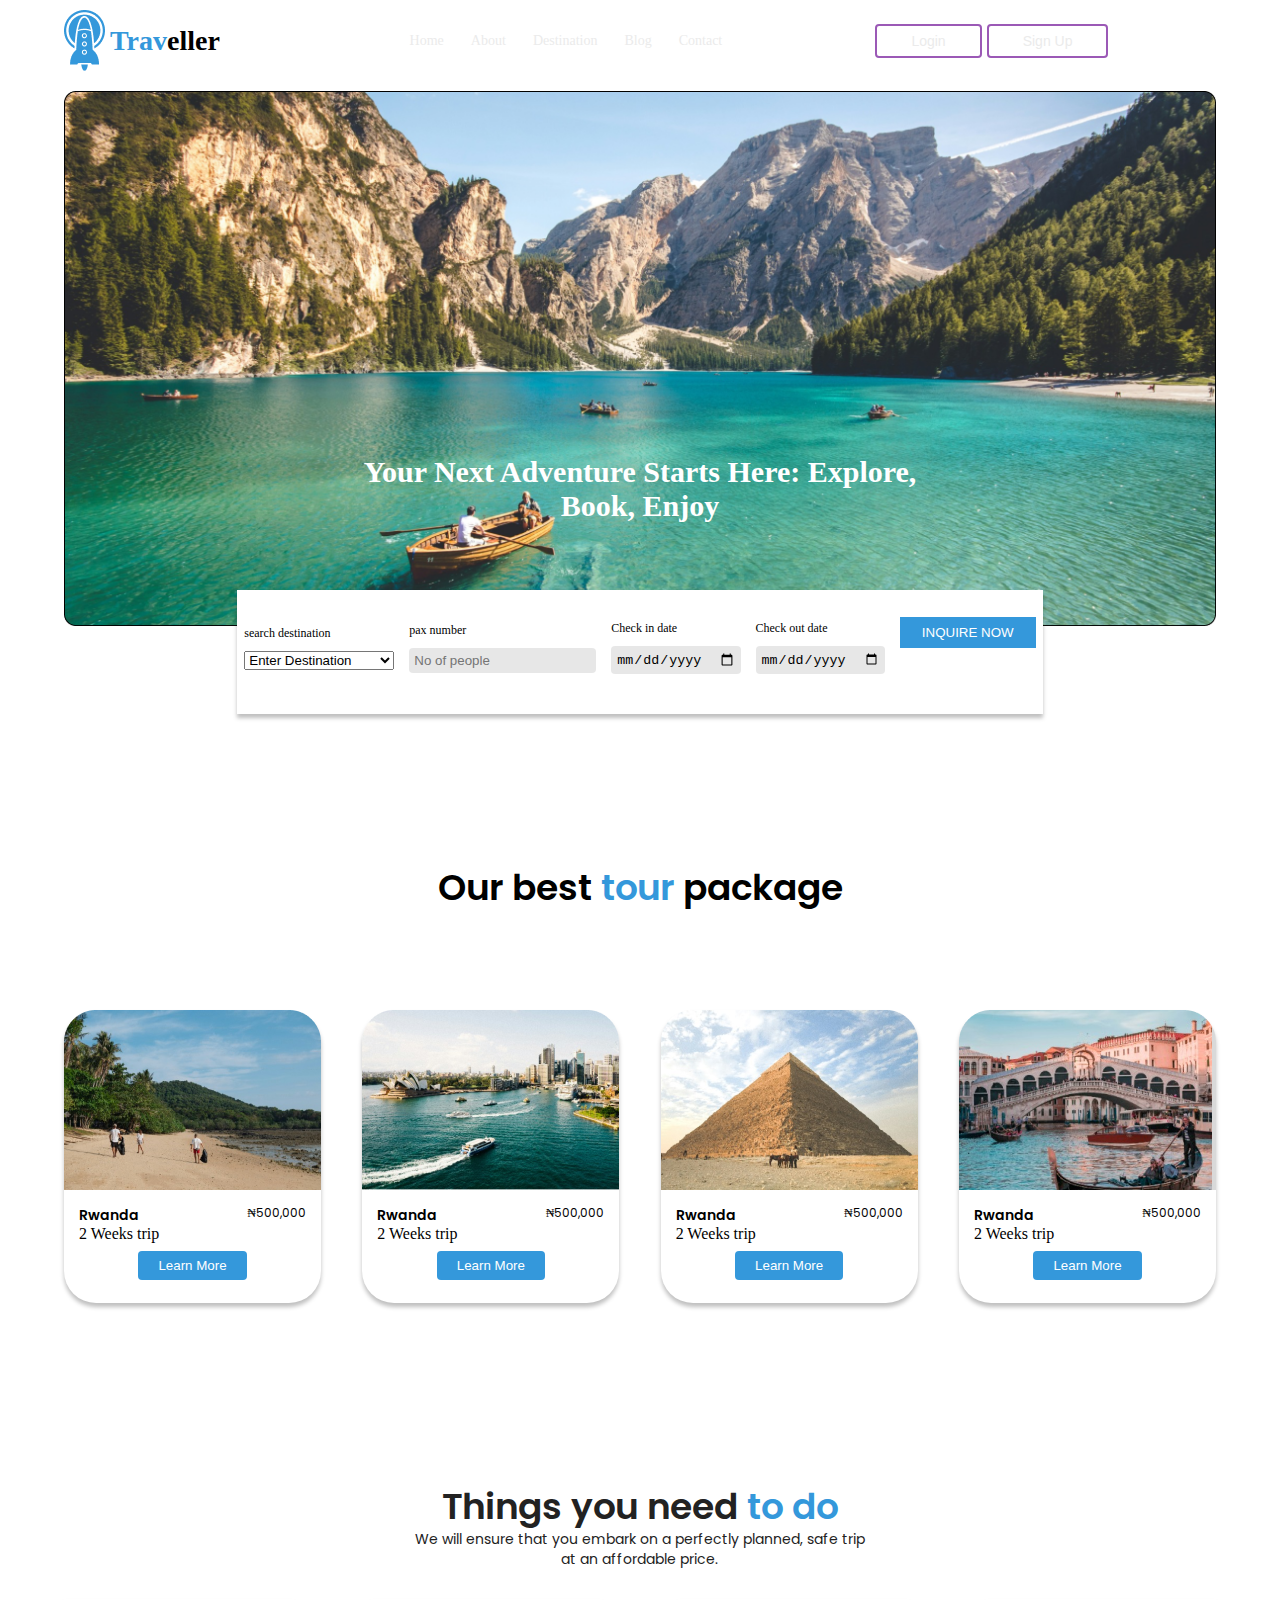
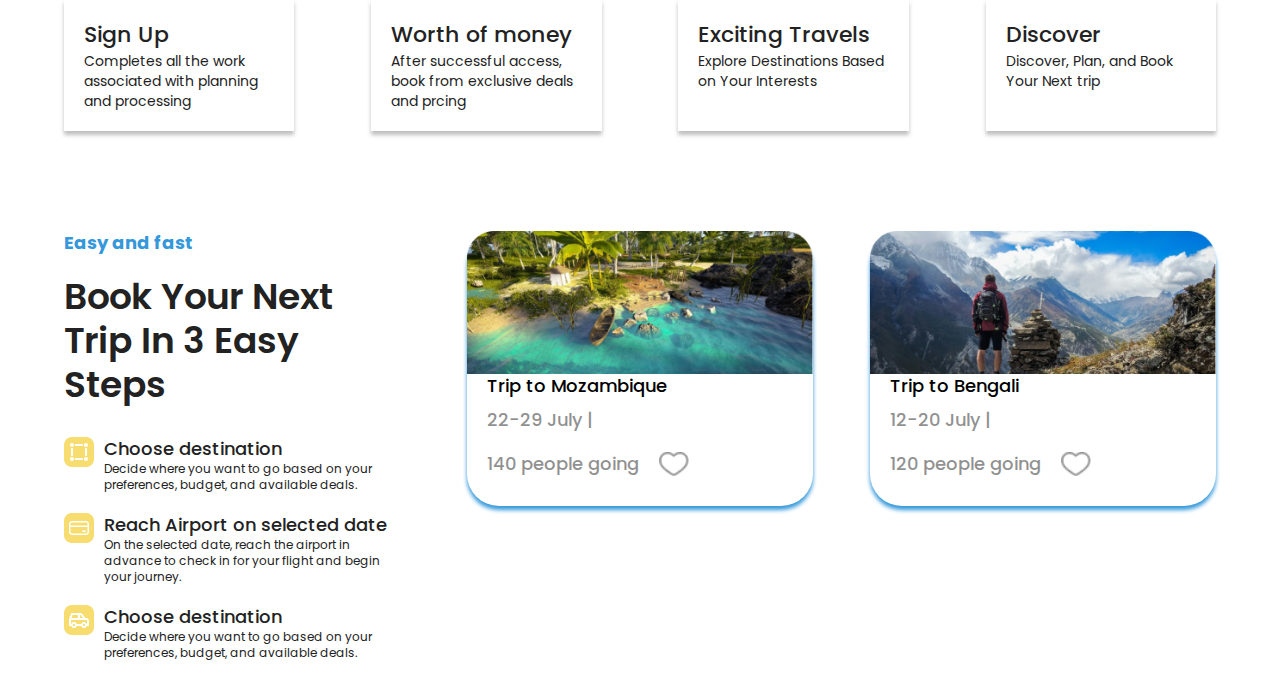
==== index.html @ b297729b "Merge branch 'Lucy-branch' of https://github.com/Lucwriter/travel-app-project into Lucy-branch" ====
<!DOCTYPE html>
<html lang="en">
  <head>
    <link rel="stylesheet" href="style.css" />
    <meta charset="UTF-8" />
    <meta name="viewport" content="width=device-width, initial-scale=1.0" />
    <!-- ==fonts== -->
    <link rel="preconnect" href="https://fonts.googleapis.com" />
    <link rel="preconnect" href="https://fonts.gstatic.com" crossorigin />
    <link
      href="https://fonts.googleapis.com/css2?family=Poppins:ital,wght@0,100;0,200;0,300;0,400;0,500;0,600;0,700;0,800;0,900;1,100;1,200;1,300;1,400;1,500;1,600;1,700;1,800;1,900&display=swap"
      rel="stylesheet"
    />
    <title>Document</title>
  </head>
  <body>
    <header>
      <nav>
        <div class="navbar">
          <div class="logo">
            <img src="./images/Logo.png" alt="Logo" />
            <h3><span>Trav</span>eller</h3>
          </div>

          <div class="options">
            <a href="#">Home</a>

            <a href="#">About</a>

            <a href="#">Destination</a>

            <a href="#">Blog</a>

            <a href="#">Contact</a>
          </div>

          <div class="button">
            <button><a href="./Login page/index.html">Login</a></button>

            <button><a href="./Signup page/index.html">Sign Up</a></button>
          </div>
        </div>
      </nav>
    </header>

    <main>
      <!-- ===hero section== -->
      <div class="hero">
        <img src="images/Hero pic.png" alt="" />
        <div class="hero-text">
          <h2>Your Next Adventure Starts Here: Explore, Book, Enjoy</h2>
        </div>

        <div class="search">

          <div class="destination">
            <p>search destination</p>
              <select name="Countries" id="destination">
                <option value="countries">Enter Destination</option>
                <option value="Afghanistan">Afghanistan</option>
                <option value="Åland Islands">Åland Islands</option>
                <option value="Albania">Albania</option>
                <option value="Algeria">Algeria</option>
                <option value="American Samoa">American Samoa</option>
                <option value="Andorra">Andorra</option>
                <option value="Angola">Angola</option>
                <option value="Anguilla">Anguilla</option>
                <option value="Antarctica">Antarctica</option>
                <option value="Antigua and Barbuda">Antigua and Barbuda</option>
                <option value="Argentina">Argentina</option>
                <option value="Armenia">Armenia</option>
                <option value="Aruba">Aruba</option>
                <option value="Australia">Australia</option>
                <option value="Austria">Austria</option>
                <option value="Azerbaijan">Azerbaijan</option>
                <option value="Bahamas">Bahamas</option>
                <option value="Bahrain">Bahrain</option>
                <option value="Bangladesh">Bangladesh</option>
                <option value="Barbados">Barbados</option>
                <option value="Belarus">Belarus</option>
                <option value="Belgium">Belgium</option>
                <option value="Belize">Belize</option>
                <option value="Benin">Benin</option>
                <option value="Bermuda">Bermuda</option>
                <option value="Bhutan">Bhutan</option>
                <option value="Bolivia">Bolivia</option>
                <option value="Bosnia and Herzegovina">Bosnia and Herzegovina</option>
                <option value="Botswana">Botswana</option>
                <option value="Bouvet Island">Bouvet Island</option>
                <option value="Brazil">Brazil</option>
                <option value="British Indian Ocean Territory">British Indian Ocean Territory</option>
                <option value="Brunei Darussalam">Brunei Darussalam</option>
                <option value="Bulgaria">Bulgaria</option>
                <option value="Burkina Faso">Burkina Faso</option>
                <option value="Burundi">Burundi</option>
                <option value="Cambodia">Cambodia</option>
                <option value="Cameroon">Cameroon</option>
                <option value="Canada">Canada</option>
                <option value="Cape Verde">Cape Verde</option>
                <option value="Cayman Islands">Cayman Islands</option>
                <option value="Central African Republic">Central African Republic</option>
                <option value="Chad">Chad</option>
                <option value="Chile">Chile</option>
                <option value="China">China</option>
                <option value="Christmas Island">Christmas Island</option>
                <option value="Cocos (Keeling) Islands">Cocos (Keeling) Islands</option>
                <option value="Colombia">Colombia</option>
                <option value="Comoros">Comoros</option>
                <option value="Congo">Congo</option>
                <option value="Congo, The Democratic Republic of The">Congo, The Democratic Republic of The</option>
                <option value="Cook Islands">Cook Islands</option>
                <option value="Costa Rica">Costa Rica</option>
                <option value="Cote D'ivoire">Cote D'ivoire</option>
                <option value="Croatia">Croatia</option>
                <option value="Cuba">Cuba</option>
                <option value="Cyprus">Cyprus</option>
                <option value="Czech Republic">Czech Republic</option>
                <option value="Denmark">Denmark</option>
                <option value="Djibouti">Djibouti</option>
                <option value="Dominica">Dominica</option>
                <option value="Dominican Republic">Dominican Republic</option>
                <option value="Ecuador">Ecuador</option>
                <option value="Egypt">Egypt</option>
                <option value="El Salvador">El Salvador</option>
                <option value="Equatorial Guinea">Equatorial Guinea</option>
                <option value="Eritrea">Eritrea</option>
                <option value="Estonia">Estonia</option>
                <option value="Ethiopia">Ethiopia</option>
                <option value="Falkland Islands (Malvinas)">Falkland Islands (Malvinas)</option>
                <option value="Faroe Islands">Faroe Islands</option>
                <option value="Fiji">Fiji</option>
                <option value="Finland">Finland</option>
                <option value="France">France</option>
                <option value="French Guiana">French Guiana</option>
                <option value="French Polynesia">French Polynesia</option>
                <option value="French Southern Territories">French Southern Territories</option>
                <option value="Gabon">Gabon</option>
                <option value="Gambia">Gambia</option>
                <option value="Georgia">Georgia</option>
                <option value="Germany">Germany</option>
                <option value="Ghana">Ghana</option>
                <option value="Gibraltar">Gibraltar</option>
                <option value="Greece">Greece</option>
                <option value="Greenland">Greenland</option>
                <option value="Grenada">Grenada</option>
                <option value="Guadeloupe">Guadeloupe</option>
                <option value="Guam">Guam</option>
                <option value="Guatemala">Guatemala</option>
                <option value="Guernsey">Guernsey</option>
                <option value="Guinea">Guinea</option>
                <option value="Guinea-bissau">Guinea-bissau</option>
                <option value="Guyana">Guyana</option>
                <option value="Haiti">Haiti</option>
                <option value="Heard Island and Mcdonald Islands">Heard Island and Mcdonald Islands</option>
                <option value="Holy See (Vatican City State)">Holy See (Vatican City State)</option>
                <option value="Honduras">Honduras</option>
                <option value="Hong Kong">Hong Kong</option>
                <option value="Hungary">Hungary</option>
                <option value="Iceland">Iceland</option>
                <option value="India">India</option>
                <option value="Indonesia">Indonesia</option>
                <option value="Iran, Islamic Republic of">Iran, Islamic Republic of</option>
                <option value="Iraq">Iraq</option>
                <option value="Ireland">Ireland</option>
                <option value="Isle of Man">Isle of Man</option>
                <option value="Israel">Israel</option>
                <option value="Italy">Italy</option>
                <option value="Jamaica">Jamaica</option>
                <option value="Japan">Japan</option>
                <option value="Jersey">Jersey</option>
                <option value="Jordan">Jordan</option>
                <option value="Kazakhstan">Kazakhstan</option>
                <option value="Kenya">Kenya</option>
                <option value="Kiribati">Kiribati</option>
                <option value="Korea, Democratic People's Republic of">Korea, Democratic People's Republic of</option>
                <option value="Korea, Republic of">Korea, Republic of</option>
                <option value="Kuwait">Kuwait</option>
                <option value="Kyrgyzstan">Kyrgyzstan</option>
                <option value="Lao People's Democratic Republic">Lao People's Democratic Republic</option>
                <option value="Latvia">Latvia</option>
                <option value="Lebanon">Lebanon</option>
                <option value="Lesotho">Lesotho</option>
                <option value="Liberia">Liberia</option>
                <option value="Libyan Arab Jamahiriya">Libyan Arab Jamahiriya</option>
                <option value="Liechtenstein">Liechtenstein</option>
                <option value="Lithuania">Lithuania</option>
                <option value="Luxembourg">Luxembourg</option>
                <option value="Macao">Macao</option>
                <option value="Macedonia, The Former Yugoslav Republic of">Macedonia, The Former Yugoslav Republic of</option>
                <option value="Madagascar">Madagascar</option>
                <option value="Malawi">Malawi</option>
                <option value="Malaysia">Malaysia</option>
                <option value="Maldives">Maldives</option>
                <option value="Mali">Mali</option>
                <option value="Malta">Malta</option>
                <option value="Marshall Islands">Marshall Islands</option>
                <option value="Martinique">Martinique</option>
                <option value="Mauritania">Mauritania</option>
                <option value="Mauritius">Mauritius</option>
                <option value="Mayotte">Mayotte</option>
                <option value="Mexico">Mexico</option>
                <option value="Micronesia, Federated States of">Micronesia, Federated States of</option>
                <option value="Moldova, Republic of">Moldova, Republic of</option>
                <option value="Monaco">Monaco</option>
                <option value="Mongolia">Mongolia</option>
                <option value="Montenegro">Montenegro</option>
                <option value="Montserrat">Montserrat</option>
                <option value="Morocco">Morocco</option>
                <option value="Mozambique">Mozambique</option>
                <option value="Myanmar">Myanmar</option>
                <option value="Namibia">Namibia</option>
                <option value="Nauru">Nauru</option>
                <option value="Nepal">Nepal</option>
                <option value="Netherlands">Netherlands</option>
                <option value="Netherlands Antilles">Netherlands Antilles</option>
                <option value="New Caledonia">New Caledonia</option>
                <option value="New Zealand">New Zealand</option>
                <option value="Nicaragua">Nicaragua</option>
                <option value="Niger">Niger</option>
                <option value="Nigeria">Nigeria</option>
                <option value="Niue">Niue</option>
                <option value="Norfolk Island">Norfolk Island</option>
                <option value="Northern Mariana Islands">Northern Mariana Islands</option>
                <option value="Norway">Norway</option>
                <option value="Oman">Oman</option>
                <option value="Pakistan">Pakistan</option>
                <option value="Palau">Palau</option>
                <option value="Palestinian Territory, Occupied">Palestinian Territory, Occupied</option>
                <option value="Panama">Panama</option>
                <option value="Papua New Guinea">Papua New Guinea</option>
                <option value="Paraguay">Paraguay</option>
                <option value="Peru">Peru</option>
                <option value="Philippines">Philippines</option>
                <option value="Pitcairn">Pitcairn</option>
                <option value="Poland">Poland</option>
                <option value="Portugal">Portugal</option>
                <option value="Puerto Rico">Puerto Rico</option>
                <option value="Qatar">Qatar</option>
                <option value="Reunion">Reunion</option>
                <option value="Romania">Romania</option>
                <option value="Russian Federation">Russian Federation</option>
                <option value="Rwanda">Rwanda</option>
                <option value="Saint Helena">Saint Helena</option>
                <option value="Saint Kitts and Nevis">Saint Kitts and Nevis</option>
                <option value="Saint Lucia">Saint Lucia</option>
                <option value="Saint Pierre and Miquelon">Saint Pierre and Miquelon</option>
                <option value="Saint Vincent and The Grenadines">Saint Vincent and The Grenadines</option>
                <option value="Samoa">Samoa</option>
                <option value="San Marino">San Marino</option>
                <option value="Sao Tome and Principe">Sao Tome and Principe</option>
                <option value="Saudi Arabia">Saudi Arabia</option>
                <option value="Senegal">Senegal</option>
                <option value="Serbia">Serbia</option>
                <option value="Seychelles">Seychelles</option>
                <option value="Sierra Leone">Sierra Leone</option>
                <option value="Singapore">Singapore</option>
                <option value="Slovakia">Slovakia</option>
                <option value="Slovenia">Slovenia</option>
                <option value="Solomon Islands">Solomon Islands</option>
                <option value="Somalia">Somalia</option>
                <option value="South Africa">South Africa</option>
                <option value="South Georgia and The South Sandwich Islands">South Georgia and The South Sandwich Islands</option>
                <option value="Spain">Spain</option>
                <option value="Sri Lanka">Sri Lanka</option>
                <option value="Sudan">Sudan</option>
                <option value="Suriname">Suriname</option>
                <option value="Svalbard and Jan Mayen">Svalbard and Jan Mayen</option>
                <option value="Swaziland">Swaziland</option>
                <option value="Sweden">Sweden</option>
                <option value="Switzerland">Switzerland</option>
                <option value="Syrian Arab Republic">Syrian Arab Republic</option>
                <option value="Taiwan">Taiwan</option>
                <option value="Tajikistan">Tajikistan</option>
                <option value="Tanzania, United Republic of">Tanzania, United Republic of</option>
                <option value="Thailand">Thailand</option>
                <option value="Timor-leste">Timor-leste</option>
                <option value="Togo">Togo</option>
                <option value="Tokelau">Tokelau</option>
                <option value="Tonga">Tonga</option>
                <option value="Trinidad and Tobago">Trinidad and Tobago</option>
                <option value="Tunisia">Tunisia</option>
                <option value="Turkey">Turkey</option>
                <option value="Turkmenistan">Turkmenistan</option>
                <option value="Turks and Caicos Islands">Turks and Caicos Islands</option>
                <option value="Tuvalu">Tuvalu</option>
                <option value="Uganda">Uganda</option>
                <option value="Ukraine">Ukraine</option>
                <option value="United Arab Emirates">United Arab Emirates</option>
                <option value="United Kingdom">United Kingdom</option>
                <option value="United States">United States</option>
                <option value="United States Minor Outlying Islands">United States Minor Outlying Islands</option>
                <option value="Uruguay">Uruguay</option>
                <option value="Uzbekistan">Uzbekistan</option>
                <option value="Vanuatu">Vanuatu</option>
                <option value="Venezuela">Venezuela</option>
                <option value="Viet Nam">Viet Nam</option>
                <option value="Virgin Islands, British">Virgin Islands, British</option>
                <option value="Virgin Islands, U.S.">Virgin Islands, U.S.</option>
                <option value="Wallis and Futuna">Wallis and Futuna</option>
                <option value="Western Sahara">Western Sahara</option>
                <option value="Yemen">Yemen</option>
                <option value="Zambia">Zambia</option>
                <option value="Zimbabwe">Zimbabwe</option> 
            </select>
          </div>

          <div class="number">
            <p>pax number</p>
            <input type="number" placeholder="No of people">
          </div>

          <div class="in-Date">
            <p>Check in date</p>
            <input type="date" placeholder=" MM/DD/YYYY">
          </div>

          <div class="out-Date">
            <p>Check out date</p>
            <input type="date" placeholder=" MM/DD/YYYY">
          </div>

          <div class="inquire">
            <button><a href="#">INQUIRE NOW</a></button>
          </div>
        </div>
      </div>
      

      <div class="destination-sec">
        <h1>Our best <span style="color: #3498db">tour</span> package</h1>

        <div class="card-container">

          <div class="card-dest">
            <img src="images/destination 1.png" alt="" />

            <div class="card-content">
              <div class="h3">
                <h3>Rwanda</h3>
                <span>₦500,000</span>
              </div>

              <p>2 Weeks trip</p>
            </div>
            <button><a href="#">Learn More</a></button>

          </div>

          <div class="card-dest">
            <img src="images/destination 2.png" alt="" />

            <div class="card-content">
              <div class="h3">
                <h3>Rwanda</h3>
                <span>₦500,000</span>
              </div>

              <p>2 Weeks trip</p>
            </div>
            <button><a href="#">Learn More</a></button>

          </div>

          <div class="card-dest">
            <img src="images/destination 3.png" alt="" />

            <div class="card-content">
              <div class="h3">
                <h3>Rwanda</h3>
                <span>₦500,000</span>
              </div>

              <p>2 Weeks trip</p>
            </div>
            <button><a href="#">Learn More</a></button>

          </div>

          <div class="card-dest">
            <img src="images/destination 4.png" alt="" />

            <div class="card-content">
              <div class="h3">
                <h3>Rwanda</h3>
                <span>₦500,000</span>
              </div>

              <p>2 Weeks trip</p>
            </div>
            <button><a href="#">Learn More</a></button>

          </div>
        </div>
      </section>

      <!-- <section class="things-container"> -->
        <!-- <div class="things-content">
          <h2>Things you need to do</h2>
          <p>
            We will ensure that you embark on a perfectly planned, safe trip at
            an affordable price.
          </p> -->

      <div class="to-do">
        <h1>Things you need <span>to do</span></h1>

        <p>We will ensure that you embark on a perfectly planned, safe trip at an affordable price.</p>
      </div>

      <div class="tabs">

        <div>
          <h2>Sign Up</h2>
          <p>Completes all the work associated with planning and processing</p>
        </div>

        <div>
          <h2>Worth of money</h2>
          <p>After successful access, book from exclusive deals and prcing</p>
        </div>

        <div>
          <h2>Exciting Travels</h2>
          <p>Explore Destinations Based on Your Interests</p>
        </div>

        <div>
          <h2>Discover</h2>
          <p>Discover, Plan, and Book Your Next trip</p>
        </div>
      </div>

      <div class="steps">
        <div class="easy">
          <div class="head">
            <h3>Easy and fast</h3>
            <h2>Book Your Next Trip In 3 Easy Steps</h2>
          </div>

          <div class="blw">
            <div class="icon"><img src="./images/icon 1.png" alt="an icon"></div>

            <div class="details">
              <h3>Choose destination</h3>
              <p>Decide where you want to go based on your preferences, budget, and available deals.</p>
            </div>

          </div>

          <div class="blw">
            <div class="icon"><img src="./images/icon 2.png" alt="an icon"></div>

            <div class="details">
              <h3>Reach Airport on selected date</h3>
              <p>On the selected date, reach the airport in advance to check in for your flight and begin your journey.</p>
            </div>

          </div>

          <div class="blw">
            <div class="icon"><img src="./images/icon 3.png" alt="an icon"></div>

            <div class="details">
              <h3>Choose destination</h3>
              <p>Decide where you want to go based on your preferences, budget, and available deals.</p>
            </div>

          </div>
        </div>

        <div class="cards">

          <img src="./images/mozambique.png" alt="Mozambique">
          <h3>Trip to Mozambique</h3>
          <p>22-29 July  | </p>

          <div class="heart">
            <p>140 people going</p>
            <img src="./images/heart.png" alt="a heart Icon">
          </div>
        </div>

        <div class="cards">

          <img src="./images/bengali.png" alt="Mozambique">
          <h3>Trip to Bengali</h3>
          <p>12-20 July  | </p>

          <div class="heart">
            <p>120 people going</p>
            <img src="./images/heart.png" alt="a heart Icon">
          </div>
        </div>

      </div>

    </main>
  </body>
</html>
---- style.css ----
* {
  box-sizing: border-box;
  margin: 0;
  padding: 0;
  font-family: "poppins" sans-serif;
}
body {
  background-color: #ffffff;
}
/* header */
.header-container {
  display: flex;
  justify-content: space-between;
  align-items: center;
  width: 100%;
}

main {
  padding: 10px 5%;
}

/* NAVBAR */
.navbar {
  display: flex;
  /* justify-content: space-between; */
  padding: 10px 5%;
  align-items: center;
}

.logo {
  display: flex;
  align-items: center;
  width: 30%;
}
.logo img {
  padding-right: 5px;
}

.logo h3 {
  font-weight: 600;
  font-style: normal;
  font-size: 28px;
  line-height: 36px;
}

.logo h3 span {
  color: #3498db;
}

.options {
  width: 40%;
}

.options a {
  padding-right: 5%;
  text-decoration: none;
  color: #ebebeb;
  font-size: 14px;
  font-weight: 500;
  line-height: 20px;
}

.options a:hover {
  transition: 0.5s;
  text-decoration: underline #3498db 3px;
  color: #8d8484;
}
.button {
  /* width: 20%; */
  display: flex;
  justify-content: flex-end;
}

.button button a {
  text-decoration: none;
  font-size: 14px;
  font-weight: 500;
  line-height: 20px;
  background-color: #ffffff;
  color: #ebebeb;
  padding: 7px 34px;
  border: 2px solid #9b59b6;
  border-radius: 4px;
}

.button button {
  border: none;
  margin-left: 5px;
  background-color: #ffffff;
}

.button button a:hover {
  transition: 0.5s;
  background-color: #9b59b6;
  color: #ffffff;
}
 /* HERO SECTION  */
.hero {
  position: relative;
  text-align: center;
}
.hero img {
  width: 100%;
}
.hero-text {
  position: absolute;
  color: rgb(255, 255, 255);
  left: 50%;
  top: 60%;
  transform: translate(-50%, -50%);
  padding: 0.5rem;
  text-align: center;
  font-size: 20px;
  font-weight: 400%;
}

.hero .search {
  position: relative;
  top: -40px;
  background-color: #ffffff;
  display: flex;
  width: 70%;
  margin-left: 15%;
  justify-content: space-around;
  align-items: center;
  box-shadow: 0px 4px 4px 0px #00000040;
}
.hero .search div p {
  font-size: 12px;
  font-weight: 400;
  line-height: 16px;
  text-align: left;
  margin-bottom: 10px;
  padding-top: 30px;
}

.hero .search div input {
  padding: 5px 5px;
  border-radius: 4px;
  background-color: #c4c4c466;
  border: none;
}

.hero .search div option {
  padding: 5px 0px;
  border-radius: 4px;
  background-color: #c4c4c466;
  border: none;
}

.hero .search .destination select{
  width: 150px;
}
.hero .search div {
  margin-bottom: 40px;
}

.hero .search button a {
  text-decoration: none;
  color: #ffffff;
  background-color: #3498db;
  border: 1px solid #3498db;
}

.hero .search button {
  padding-top: 70px;
  background-color: #3498db;
  padding: 7px 20px;
  border: 1px solid #3498db;
}



/* card destination */
.destination-sec {
  display: flex;
  flex-direction: column;
}

.destination-sec h1 {
  align-self: center;
  text-align: center;
  margin-top: 7rem;
  font-family: "Poppins";
  font-size: 36px;
  font-weight: 600;
  line-height: 44px;
  text-align: left;

}
.card-container {
  display: flex;
  justify-content: space-between;
  flex-wrap: wrap;
  margin-top: 100px;
}

.card-dest img {
  width: 100%;
  height: auto;
}

.card-dest {
  display: flex;
  flex-direction: column;
  box-shadow: 0px 4px 4px 0px #00000040;
  padding-bottom: 30px;
  border-radius: 32px;
  margin-bottom: 20px;
}

.card-container .card-dest .card-content {
  display: flex;
  flex-direction: column;
  padding: 15px;
}

.card-container .card-dest .card-content .h3 {
  display: flex;
  justify-content: space-between;
}

.card-container .card-dest .card-content .h3 h3 {
  font-family: "Poppins";
  font-size: 14px;
  font-weight: 600;
  line-height: 20px;
  text-align: left;

}

.card-container .card-dest .card-content .h3 span {
  font-family: "Poppins";
  font-size: 12px;
  font-weight: 400;
  line-height: 16px;
  text-align: left;

}

.card-dest button a {
  text-decoration: none;
  color: #ffffff;
  background-color: #3498DB;
  padding: 7px 20px;
  border-radius: 4px;
}

.card-dest button {
  align-self: center;
  background-color: #3498DB;
  border: none;
}

/* TO-DO  */
.to-do{
  display: flex;
  flex-direction: column;
  align-items: center;
  text-align: center;
  margin-top: 50px;
  color: #222222;
}

.to-do h1 {
  font-family: "Poppins";
  font-size: 36px;
  font-weight: 600;
  line-height: 44px;

  span{
    color: #3498DB;
  }
}

.to-do p {
  width: 40%;
  font-family: "Poppins";
  font-size: 14px;
  font-weight: 400;
  line-height: 20px;
  text-align: center;

}

.tabs {
  display: flex;
  justify-content: space-between;
  margin-top: 30px;
  color: #222222;
}

.tabs div{
  display: flex;
  flex-direction: column;
  width: 20%;
  padding: 20px 20px;
  box-shadow: 0px 4px 4px 0px #00000040;

}

.tabs div h2{
  font-family: "Poppins";
  font-size: 22px;
  font-weight: 500;
  line-height: 32px;

}

.tabs div p {
  font-family: "Poppins";
  font-size: 14px;
  font-weight: 400;
  line-height: 20px;
  text-align: left;
}

.steps{
  display: flex;
  margin-top: 100px;
  justify-content: space-between;
}

.steps .easy {
  display: flex;
  flex-direction: column;
  width: 30%;
}

.steps .easy .head h3 {
  font-family: "Poppins";
  font-size: 18px;
  font-weight: 700;
  line-height: 24px;
  color: #3498DB;
}

.steps .easy .head h2 {
  font-family: "Poppins";
  font-size: 36px;
  font-weight: 600;
  line-height: 44px;
  color: #222222;
  padding: 20px 0 30px;
}

.steps .easy .blw {
  display: flex;
  margin-bottom: 20px;
}

.steps .easy .blw .icon {
  margin-right: 10px;
}

.steps .easy .blw .details h3 {
  font-family: "Poppins";
  font-size: 18px;
  font-weight: 500;
  line-height: 24px;
  text-align: left;
  color: #222222;

}

.steps .easy .blw .details p {
  font-family: Poppins;
  font-size: 12px;
  font-weight: 400;
  line-height: 16px;
  text-align: left;
  color: #222222;
}

.cards {
  width: 30%;
  display: flex;
  flex-direction: column;
  box-shadow: 0px 4px 4px 0px #3498DB;
  border-radius: 32px;
  margin-left: 10px;
  height: max-content;
}

.cards img {
  /* width: 100%; */
  height: auto;
}

.cards .heart {
  display: flex;
  padding-bottom: 30px;
}

.cards h3 {
  font-family: Poppins;
  font-size: 18px;
  font-weight: 500;
  line-height: 24px;
  text-align: left;
  padding: 0 20px;
  padding-bottom: 10px;
}

.cards p {
  font-family: "Poppins";
  font-size: 18px;
  font-weight: 500;
  line-height: 24px;
  text-align: left;
  color: #22222280;
  padding: 0 20px;
  padding-bottom: 20px;
}

.cards .heart p {
  padding-right: 50px;
  font-family: "Poppins";
  font-size: 18px;
  font-weight: 500;
  line-height: 24px;
  text-align: left;
  color: #22222280;
  padding: 0 20px;

}

.cards .heart img{
  width: 30px;
  height: 24px;
}
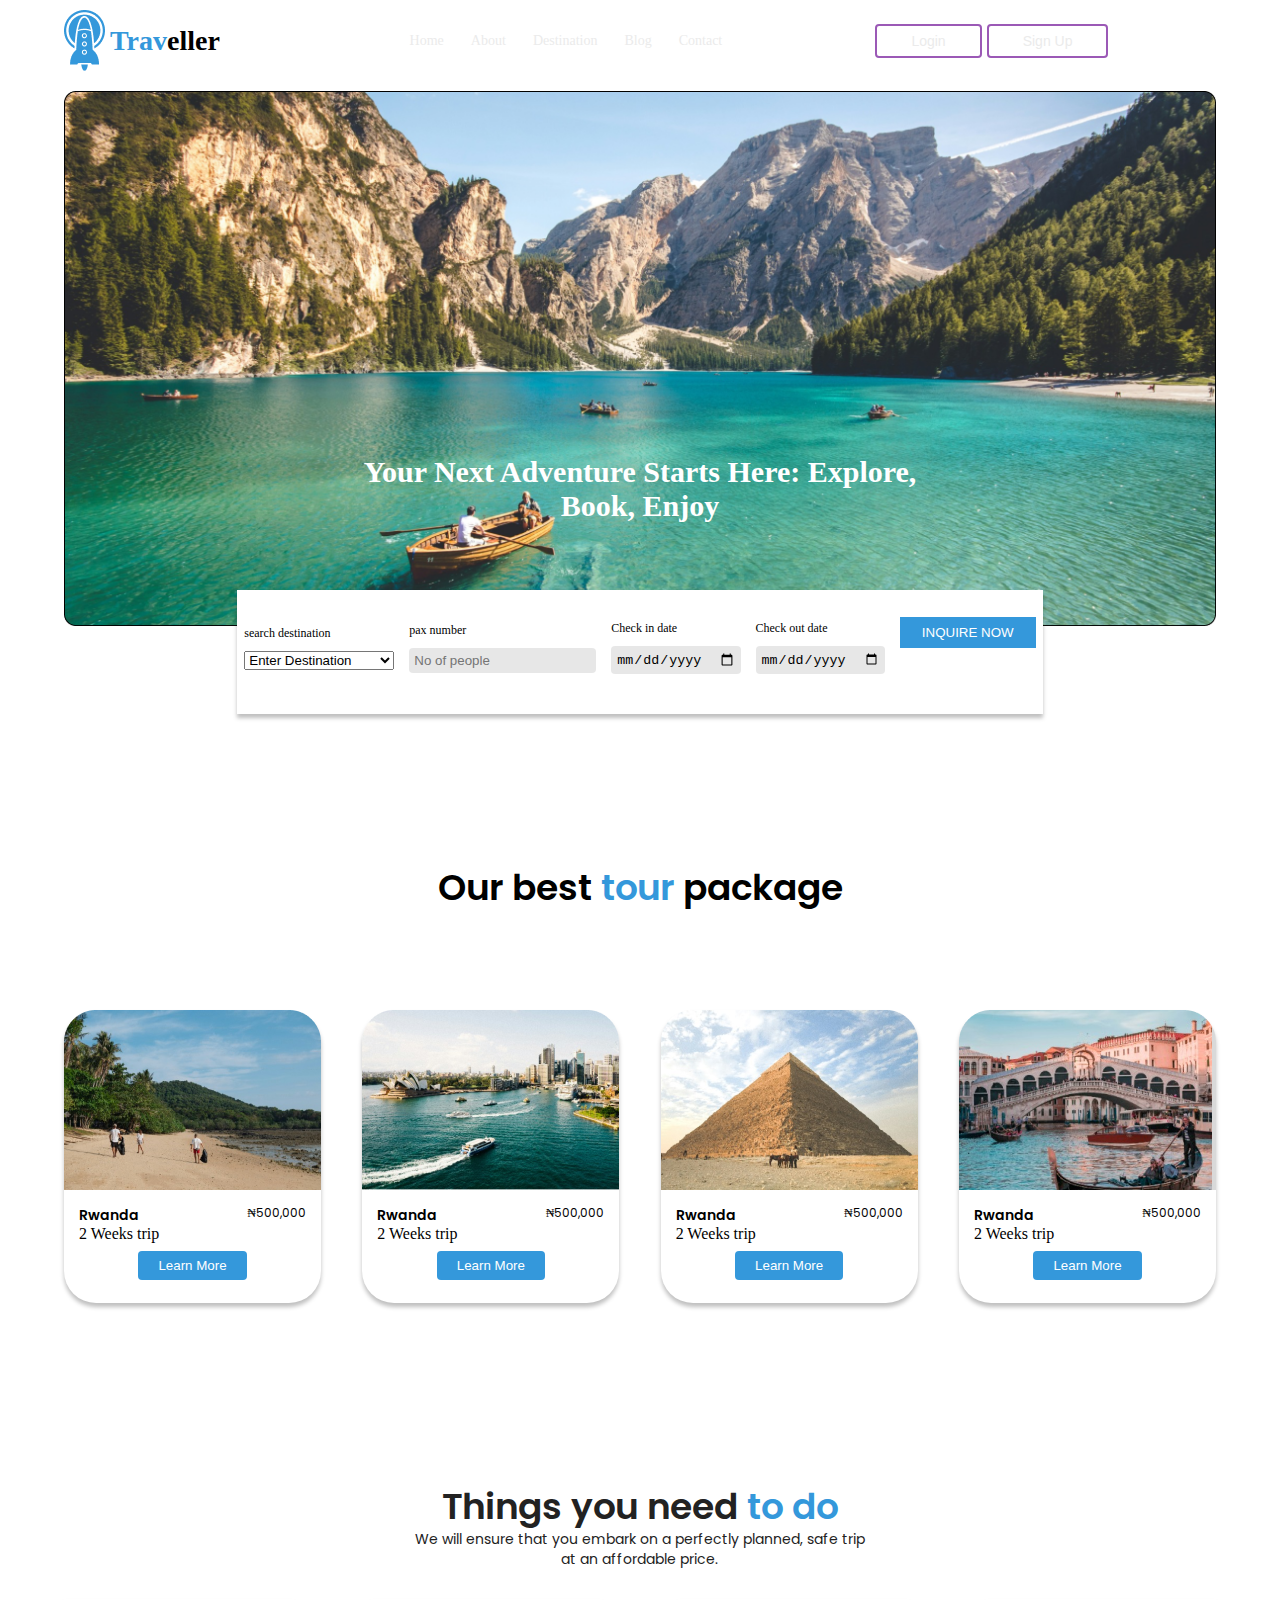
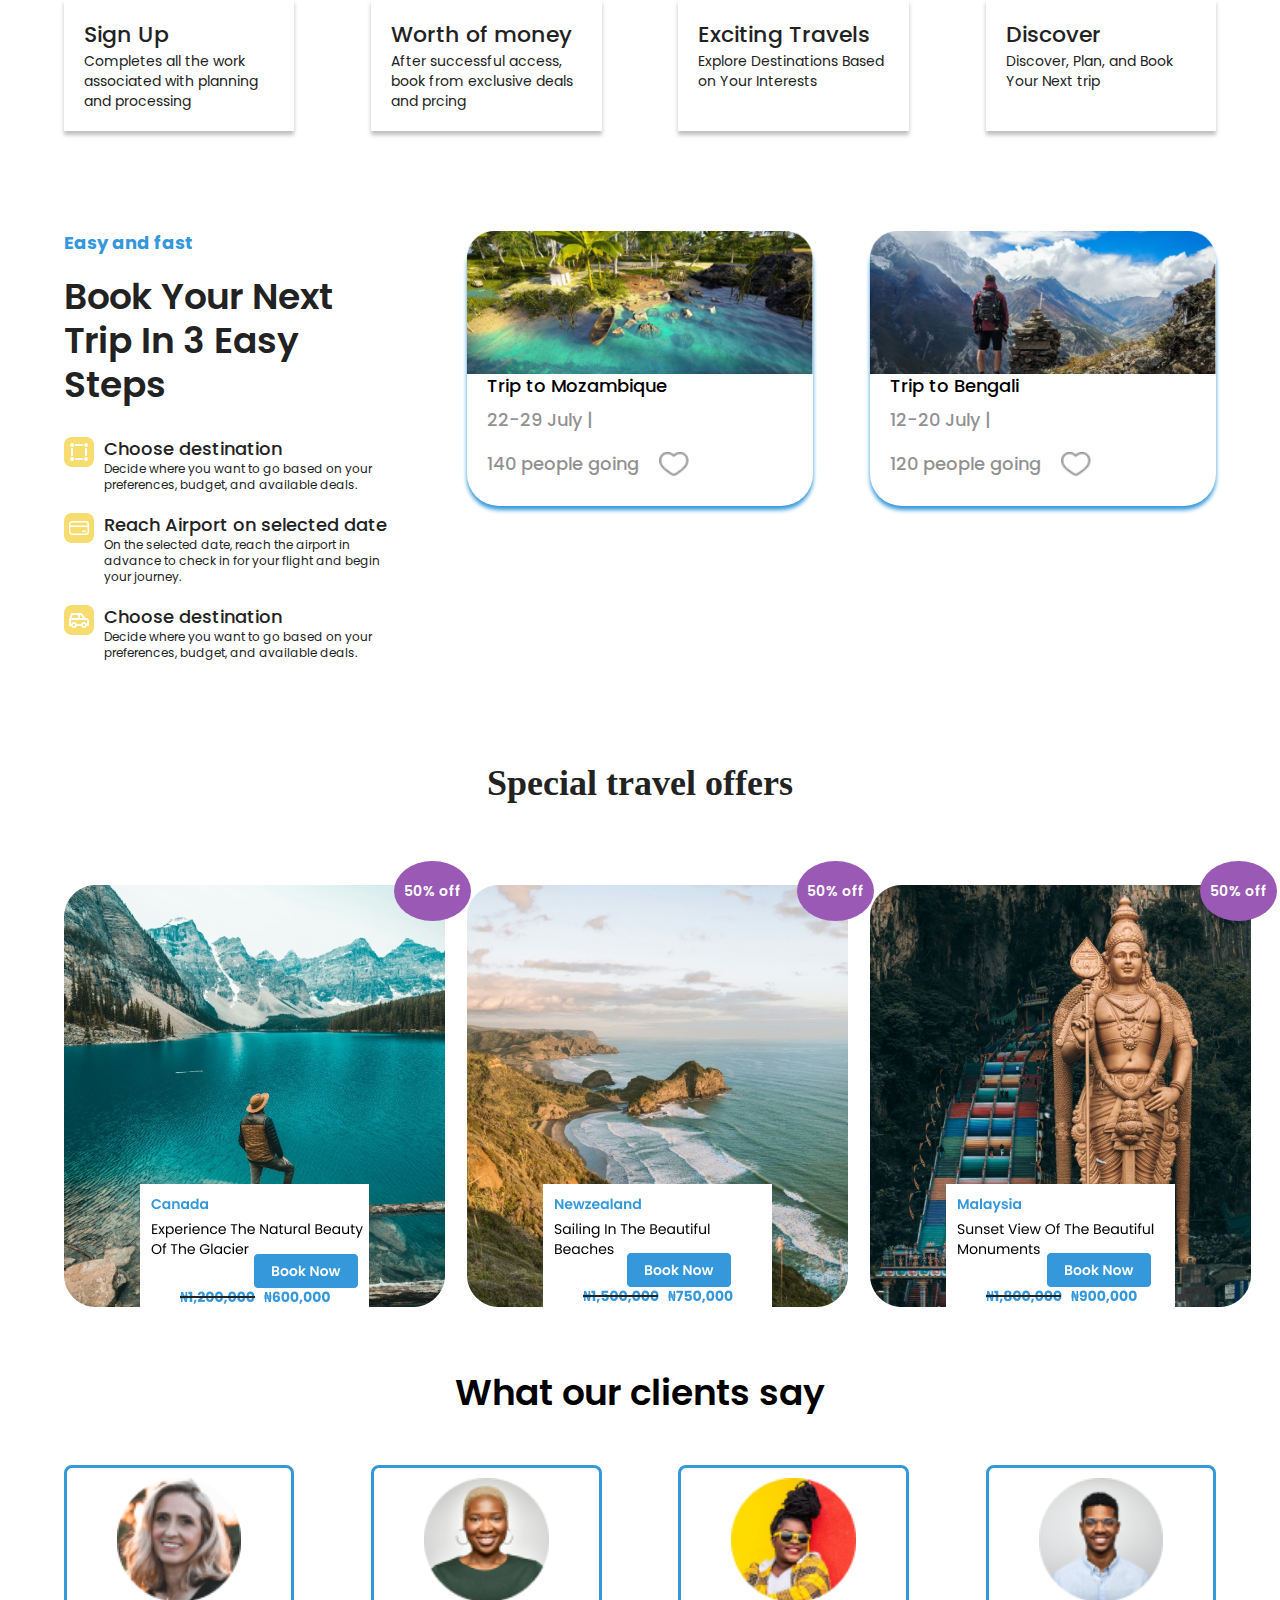
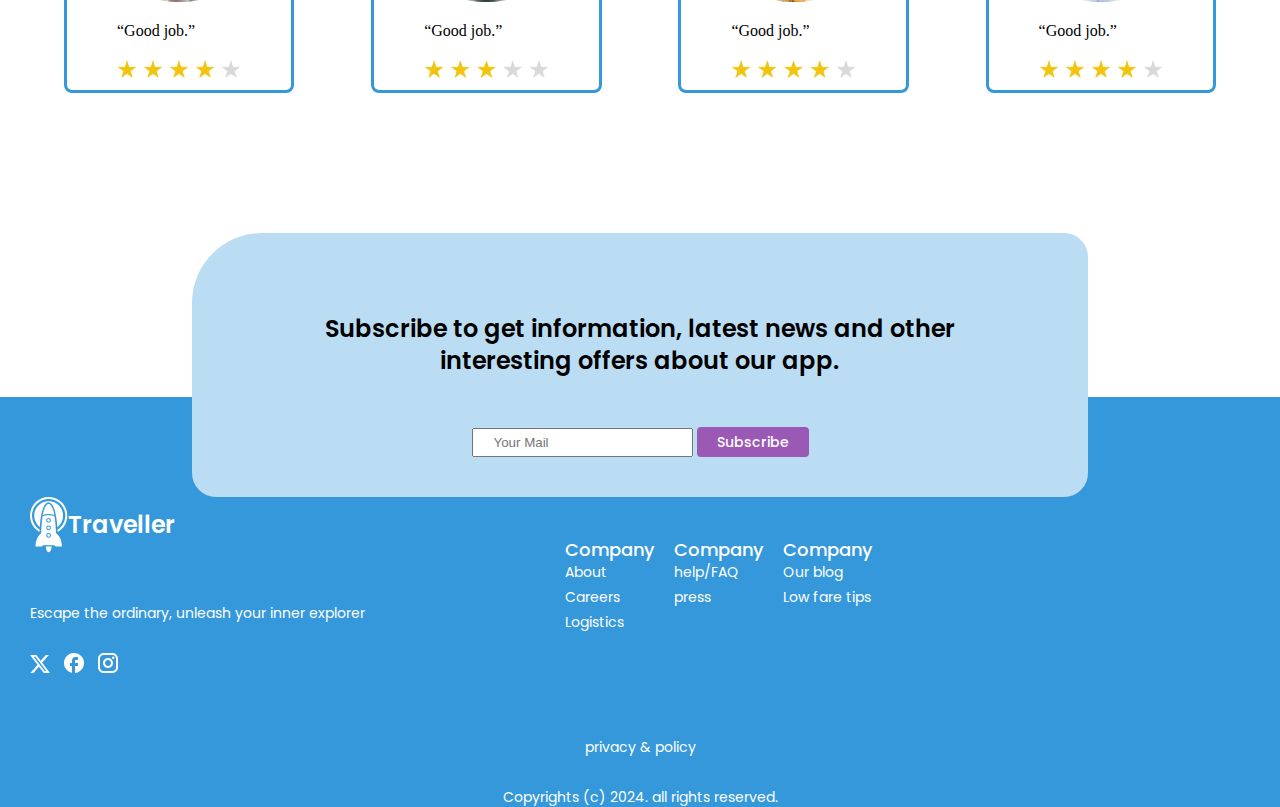
==== commit 7a492d0c: "final touches on landing page" ====
--- a/index.html
+++ b/index.html
@@ -494,6 +494,122 @@
 
       </div>
 
+      <div class="offers">
+          <h2> Special travel offers</h2>
+
+        <div class="Deals">
+          <div class="deals">
+            <img src="./images/Canada.png" alt="Canada">
+            <div>
+              <p>50% off</p>
+            </div>
+          </div>
+  
+          <div class="deals">
+            <img src="./images/new zealand.png" alt="Canada">
+            <div>
+              <p>50% off</p>
+            </div>
+          </div>
+  
+          <div class="deals">
+            <img src="./images/malaysia.png" alt="Canada">
+            <div>
+              <p>50% off</p>
+            </div>
+          </div>
+        </div>
+
+      </div>
+
+      <div class="Reviews">
+        <h2>What our clients say</h2>
+
+        <div class="reviews">
+          <div>
+            <img src="./images/rev1.png" alt="">
+            <p>“Good job.”</p>
+            <img src="./images/4Star.png" alt="">
+          </div>
+
+          <div>
+            <img src="./images/rev2.png" alt="">
+            <p>“Good job.”</p>
+            <img src="./images/Star.png" alt="">
+          </div>
+
+          <div>
+            <img src="./images/rev3.png" alt="">
+            <p>“Good job.”</p>
+            <img src="./images/4Star.png" alt="">
+          </div>
+
+          <div>
+            <img src="./images/rev4.png" alt="">
+            <p>“Good job.”</p>
+            <img src="./images/4Star.png" alt="">
+          </div>
+        </div>
+      </div>
+
+      
+
     </main>
+
+    <footer>
+      <div class="subscribe">
+        <h3>Subscribe to get information, latest news and other interesting offers about our app.</h3>
+
+        <div>
+          <input type="email" name="Email" id="Email" placeholder="Your Mail">
+          <button><p>Subscribe</p></button>
+        </div>
+      </div>
+      
+      <div class="fmain">
+        <div class="left">
+          <div class="footer-logo">
+            <img src="./images/footer logo.png" alt="Logo" />
+            <h3><span>Trav</span>eller</h3>
+          </div>
+
+          <p>Escape the ordinary, unleash your inner explorer</p>
+
+          <div class="icons">
+            <img src="./images/X.png" alt="">
+            <img src="./images/facebook.png" alt="">
+            <img src="./images/instagram.png" alt="">
+          </div>
+        </div>
+
+        <div class="right">
+          <div>
+            <h3>Company</h3>
+            <p>About</p>
+            <p>Careers</p>
+            <p>Logistics</p>
+          </div>
+
+          <div>
+            <h3>Company</h3>
+            <p>help/FAQ</p>
+            <p>press</p>
+          </div>
+
+          <div>
+            <h3>Company</h3>
+            <p>Our blog</p>
+            <p>Low fare tips</p>
+          </div>
+          
+        </div>
+      </div>
+      
+      <div class="bottom">
+        <p>privacy & policy</p>
+
+      <p>Copyrights (c) 2024. all rights reserved.</p>
+      </div>
+    </footer>
   </body>
 </html>
--- a/style.css
+++ b/style.css
@@ -429,3 +429,213 @@
   width: 30px;
   height: 24px;
 }
+
+.offers{
+  display: flex;
+  flex-direction: column;
+}
+
+.offers h2 {
+  align-self: center;
+  font-family: "Poppins" sans-serif;
+  font-size: 36px;
+  font-weight: 600;
+  line-height: 44px;
+  text-align: left;
+  color: #222222;
+  margin: 80px 0;
+
+}
+
+.Deals {
+  display: flex;
+  flex-wrap: wrap;
+  justify-content: space-between;
+}
+
+.Deals .deals {
+  width: 30%;
+  flex-wrap: wrap;
+}
+
+.deals div{
+  background-color:#9b59b6;
+  border-radius: 50%;
+  width: max-content;
+  color: #ffffff;
+  padding: 20px 10px;
+  position: relative;
+  top: -450px;
+  right: -330px;
+}
+
+.deals div p{
+  font-family: "Poppins";
+  font-size: 14px;
+  font-weight: 600;
+  line-height: 20px;
+}
+
+.Reviews{
+  display: flex;
+  flex-direction: column;
+}
+.Reviews h2{
+  align-self: center;
+  margin-bottom: 50px;
+  font-family: "Poppins";
+  font-size: 36px;
+  font-weight: 600;
+  line-height: 44px;
+  text-align: left;
+}
+
+.Reviews .reviews {
+  display: flex;
+  justify-content: space-between;
+  flex-wrap: wrap;
+}
+
+.Reviews .reviews div {
+  display: flex;
+  flex-direction: column;
+  align-content: center;
+  width: 20%;
+  border: 3px solid #3498DB;
+  border-radius: 8px;
+  padding: 10px 50px;
+}
+
+.Reviews .reviews div p {
+  margin: 20px 0;
+}
+
+.subscribe{
+  display: flex;
+  flex-direction: column;
+  align-items: center;
+  margin-top: 30px;
+  background-color: #BBDDF3;
+  width: 70%;
+  margin-left: 15%;
+  /* border-radius: 30px; */
+  border-radius: 70px 24px 24px 24px;
+  position: relative;
+
+  bottom: -100px;
+}
+
+.subscribe h3 {
+  margin: 80px 0 50px;
+  width: 80%;
+  text-align: center;
+  font-family: "Poppins";
+  font-size: 24px;
+  font-weight: 600;
+  line-height: 32px;
+  text-align: center;
+
+}
+
+.subscribe div {
+  padding-bottom: 40px;
+}
+
+.subscribe div input {
+  padding: 5px 20px ;
+}
+
+.subscribe div button {
+  padding: 5px 20px ;
+  color: #FFFFFF;
+  background-color: #9B59B6;
+  border: none;
+  border-radius: 4px;
+}
+
+.subscribe div button p {
+  font-family: "Poppins";
+  font-size: 14px;
+  font-weight: 500;
+  line-height: 20px;
+  text-align: left;
+
+}
+
+/* FOOTER  */
+
+.fmain {
+  background-color: #3498DB;
+  color: #FFFFFF;
+  display: flex;
+  align-items: center;
+  padding: 100px 0px 30px 30px;
+}
+
+.fmain .left {
+  margin-right: 200px;
+}
+
+.fmain .left .footer-logo {
+  display: flex;
+  align-items: center;
+}
+
+.fmain .left .footer-logo h3 {
+  font-family: "Poppins";
+  font-size: 24px;
+  font-weight: 600;
+  line-height: 36px;
+}
+
+.fmain .left .icons img {
+  margin-right: 10px;
+}
+
+.fmain .left p {
+  font-family: "Poppins";
+  font-size: 14px;
+  font-weight: 400;
+  line-height: 20px;
+  text-align: left;
+  padding: 50px 0 30px;
+}
+.fmain .right {
+  display: flex;
+}
+
+.fmain .right div{
+  margin-right: 20px;
+}
+
+.fmain .right div h3 {
+  font-family: "Poppins";
+  font-size: 18px;
+  font-weight: 500;
+  line-height: 24px;
+
+}
+
+.fmain .right div p {
+  font-family: "Poppins";
+  font-size: 14px;
+  font-weight: 400;
+  line-height: 20px;
+  padding-bottom: 5px;
+}
+
+footer .bottom{
+  background-color: #3498DB;
+}
+
+footer .bottom p {
+  font-family: "Poppins";
+  font-size: 14px;
+  font-weight: 400;
+  line-height: 20px;
+  text-align: center;
+  padding-top: 30px;
+  color: #FFFFFF;
+} 
+
+
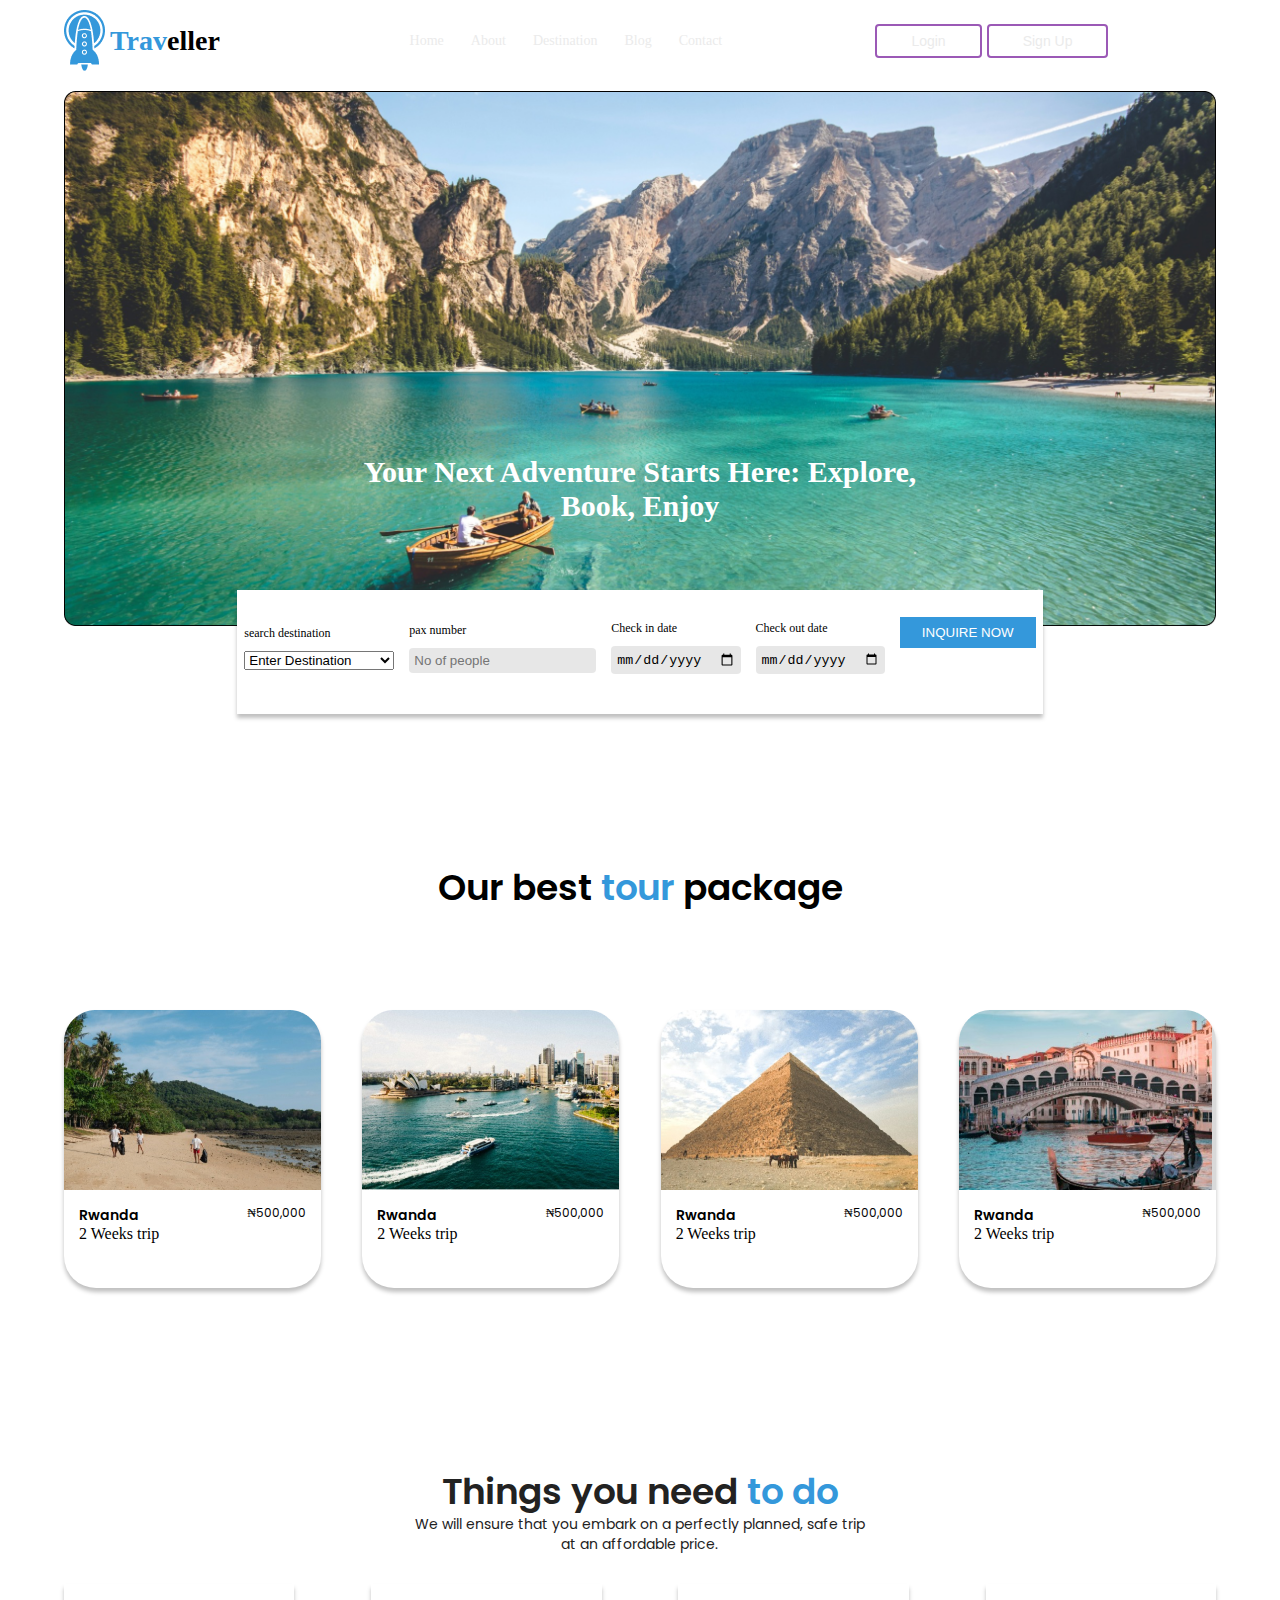
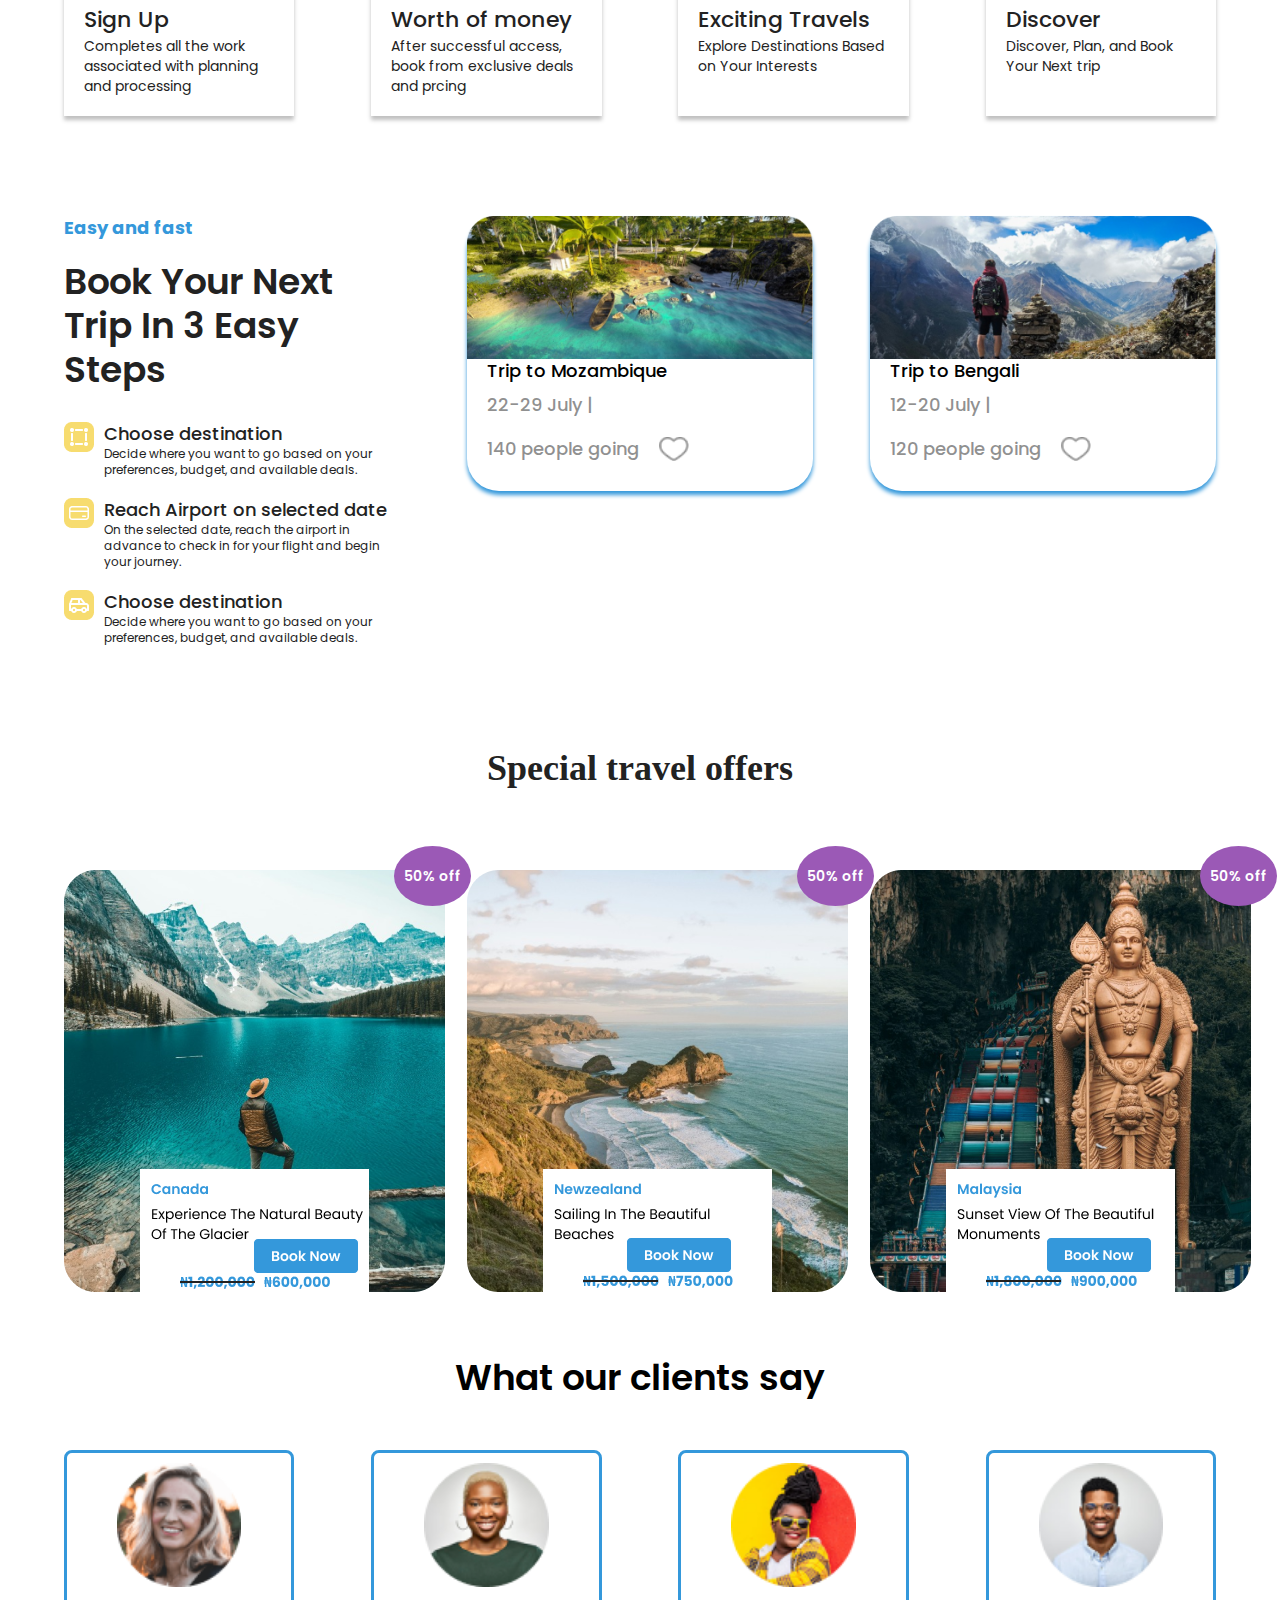
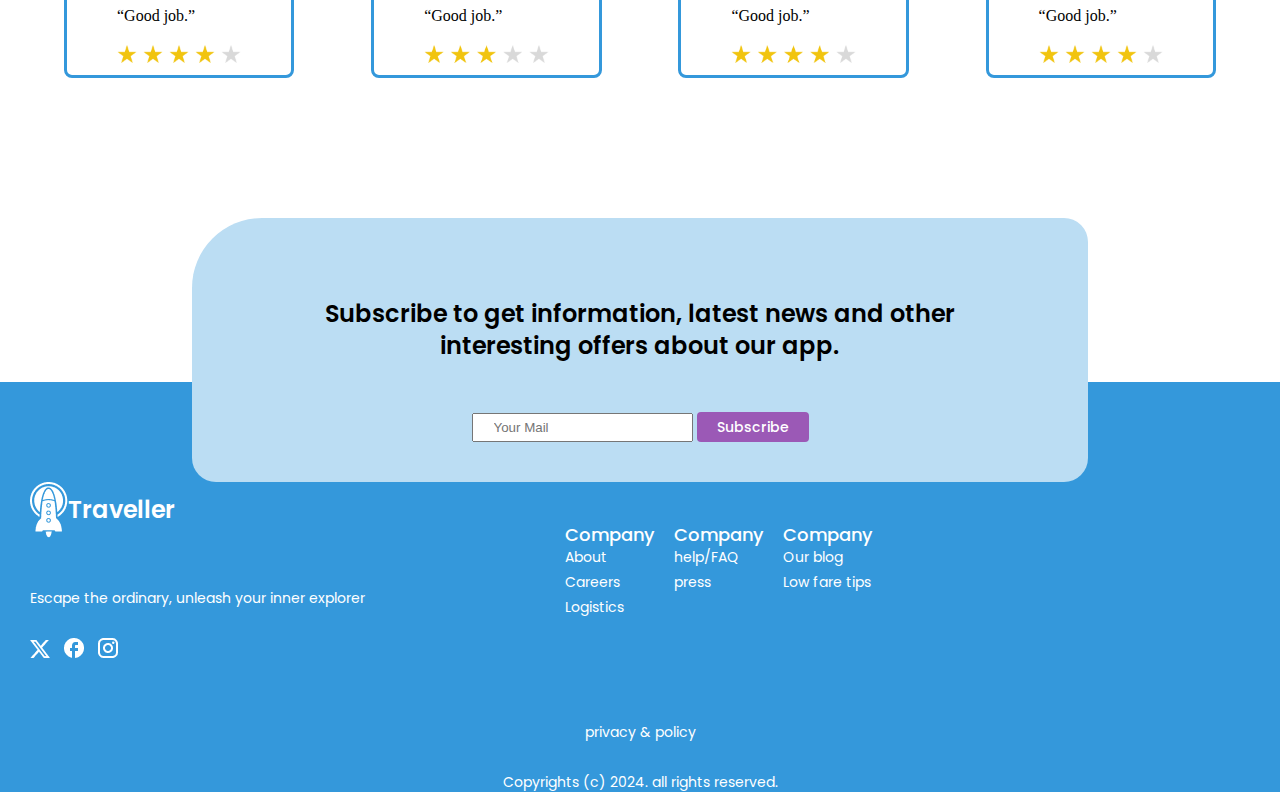
==== commit f8f1c578: "did few changes" ====
--- a/index.html
+++ b/index.html
@@ -11,7 +11,7 @@
       href="https://fonts.googleapis.com/css2?family=Poppins:ital,wght@0,100;0,200;0,300;0,400;0,500;0,600;0,700;0,800;0,900;1,100;1,200;1,300;1,400;1,500;1,600;1,700;1,800;1,900&display=swap"
       rel="stylesheet"
     />
-    <title>Document</title>
+    <title>Travel-platform</title>
   </head>
   <body>
     <header>
@@ -320,7 +320,7 @@
           </div>
 
           <div class="inquire">
-            <button><a href="#">INQUIRE NOW</a></button>
+            <button><a href="./search-results/index.html">INQUIRE NOW</a></button>
           </div>
         </div>
       </div>
@@ -342,7 +342,7 @@
 
               <p>2 Weeks trip</p>
             </div>
-            <button><a href="#">Learn More</a></button>
+            
 
           </div>
 
@@ -357,7 +357,7 @@
 
               <p>2 Weeks trip</p>
             </div>
-            <button><a href="#">Learn More</a></button>
+
 
           </div>
 
@@ -372,7 +372,7 @@
 
               <p>2 Weeks trip</p>
             </div>
-            <button><a href="#">Learn More</a></button>
+            
 
           </div>
 
@@ -387,7 +387,7 @@
 
               <p>2 Weeks trip</p>
             </div>
-            <button><a href="#">Learn More</a></button>
+            
 
           </div>
         </div>
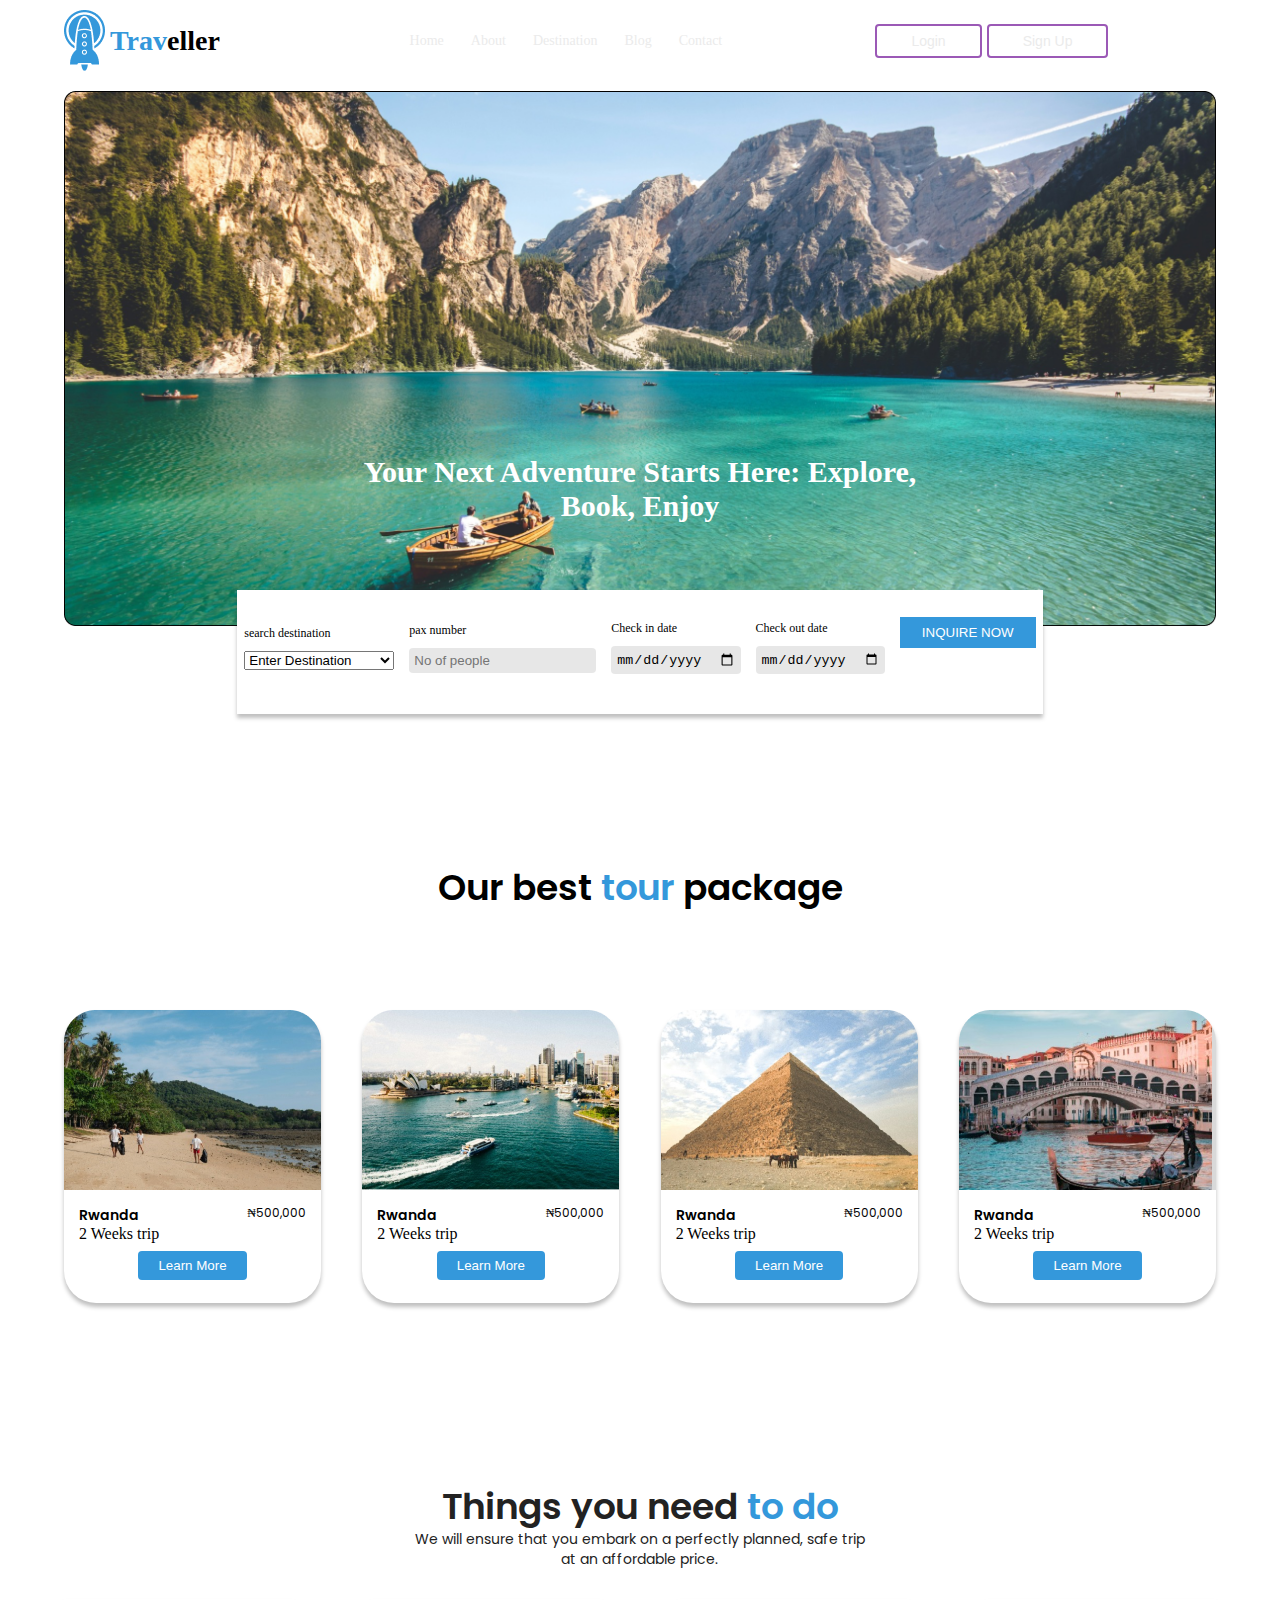
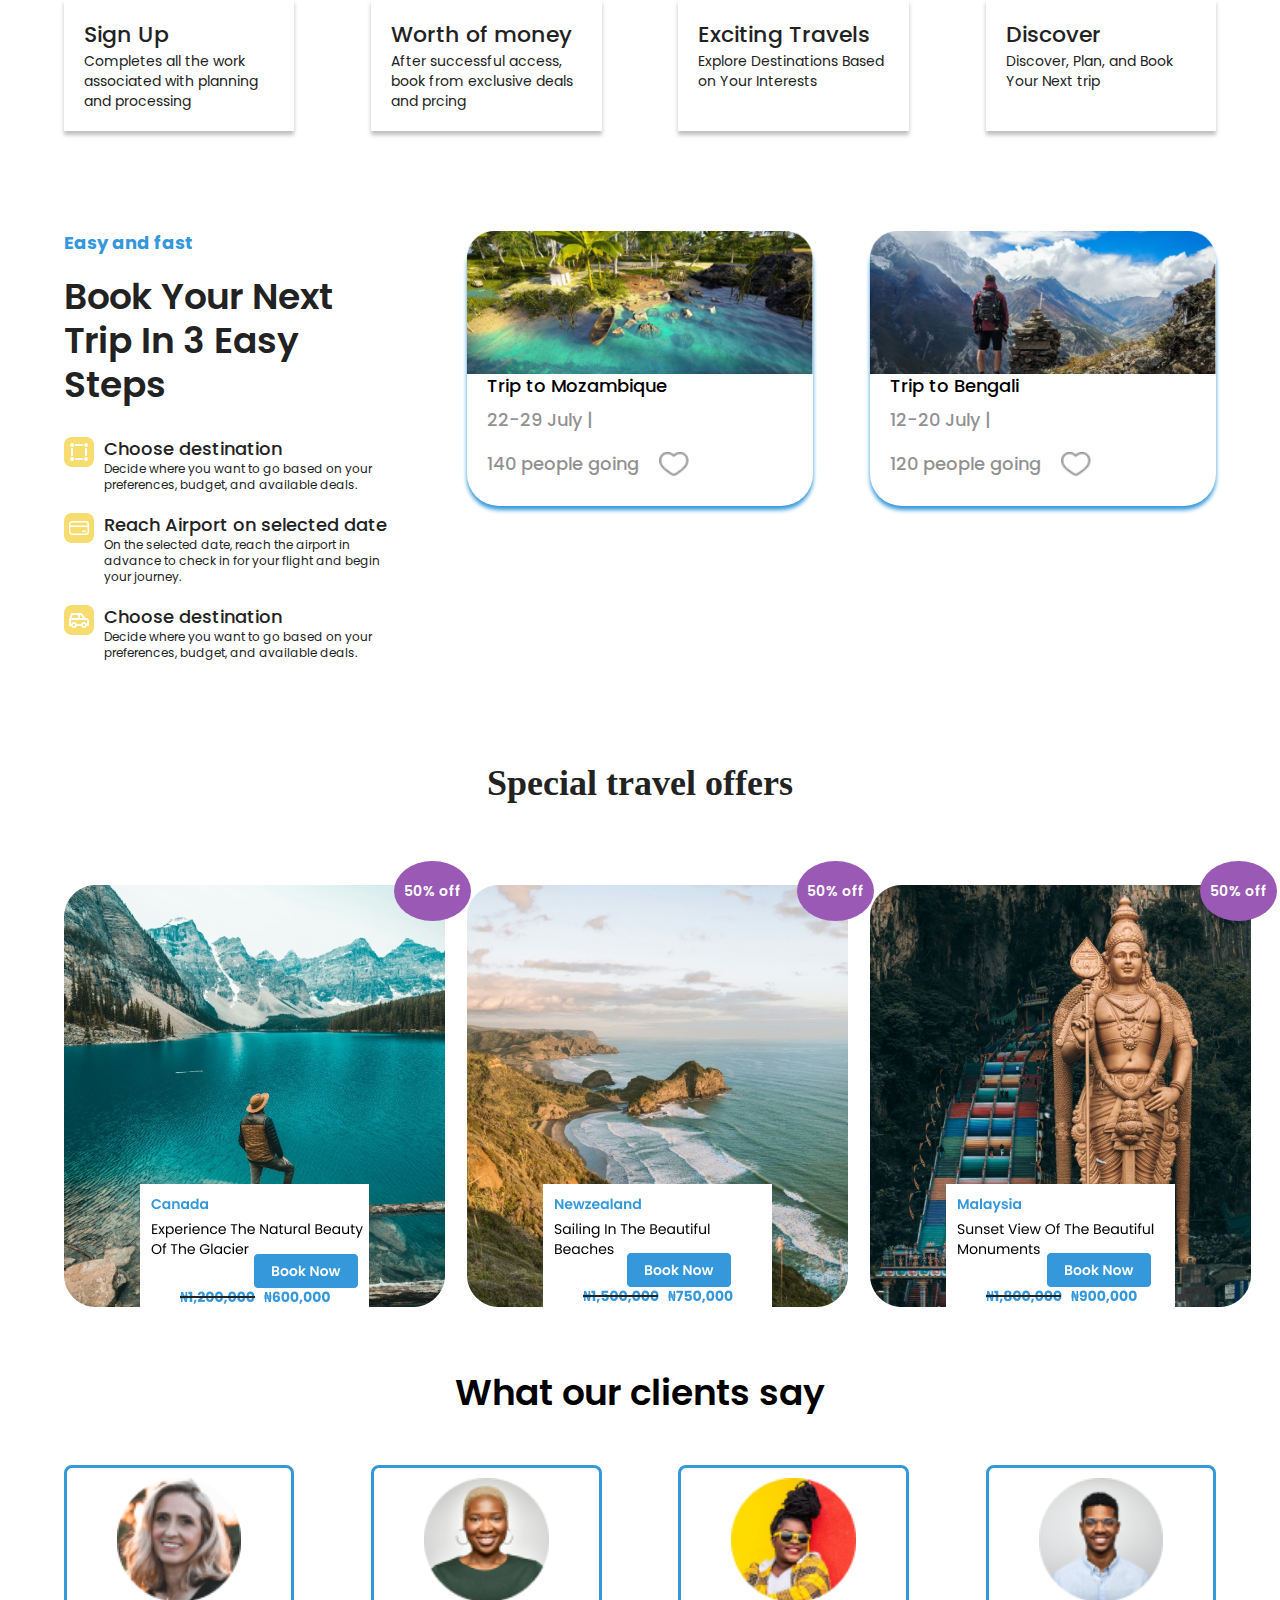
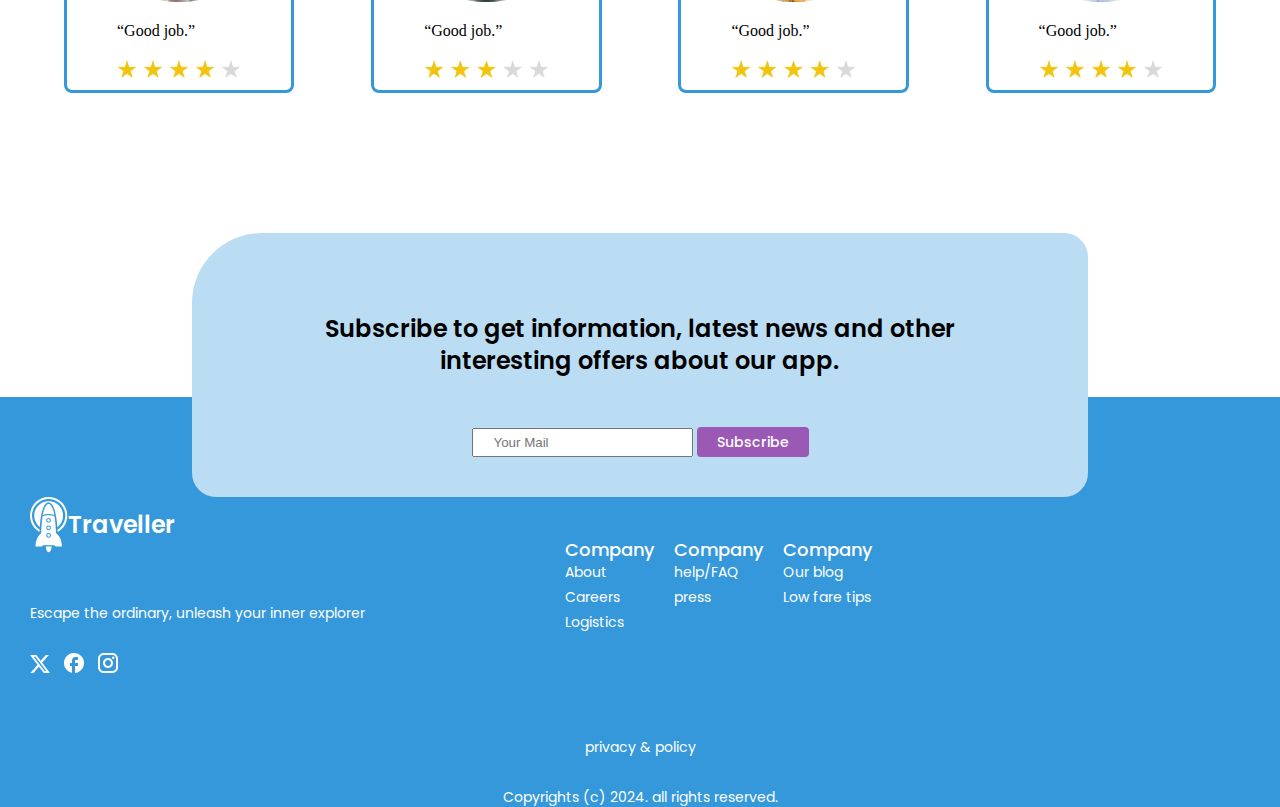
==== commit 8fc859a4: "Merge pull request #2 from Lucwriter/Lucy-branch" ====
--- a/index.html
+++ b/index.html
@@ -4,6 +4,8 @@
     <link rel="stylesheet" href="style.css" />
     <meta charset="UTF-8" />
     <meta name="viewport" content="width=device-width, initial-scale=1.0" />
+
+    <link rel="icon" sizes="any" type="image/png" href="./images/Logo.png">
     <!-- ==fonts== -->
     <link rel="preconnect" href="https://fonts.googleapis.com" />
     <link rel="preconnect" href="https://fonts.gstatic.com" crossorigin />
@@ -11,7 +13,7 @@
       href="https://fonts.googleapis.com/css2?family=Poppins:ital,wght@0,100;0,200;0,300;0,400;0,500;0,600;0,700;0,800;0,900;1,100;1,200;1,300;1,400;1,500;1,600;1,700;1,800;1,900&display=swap"
       rel="stylesheet"
     />
-    <title>Travel-platform</title>
+    <title>Traveller</title>
   </head>
   <body>
     <header>
@@ -320,7 +322,7 @@
           </div>
 
           <div class="inquire">
-            <button><a href="./search-results/index.html">INQUIRE NOW</a></button>
+            <button><a href="#">INQUIRE NOW</a></button>
           </div>
         </div>
       </div>
@@ -342,7 +344,7 @@
 
               <p>2 Weeks trip</p>
             </div>
-            
+            <button><a href="#">Learn More</a></button>
 
           </div>
 
@@ -357,7 +359,7 @@
 
               <p>2 Weeks trip</p>
             </div>
-
+            <button><a href="#">Learn More</a></button>
 
           </div>
 
@@ -372,7 +374,7 @@
 
               <p>2 Weeks trip</p>
             </div>
-            
+            <button><a href="#">Learn More</a></button>
 
           </div>
 
@@ -387,7 +389,7 @@
 
               <p>2 Weeks trip</p>
             </div>
-            
+            <button><a href="#">Learn More</a></button>
 
           </div>
         </div>
@@ -565,7 +567,7 @@
           <button><p>Subscribe</p></button>
         </div>
       </div>
-      
+
       <div class="fmain">
         <div class="left">
           <div class="footer-logo">
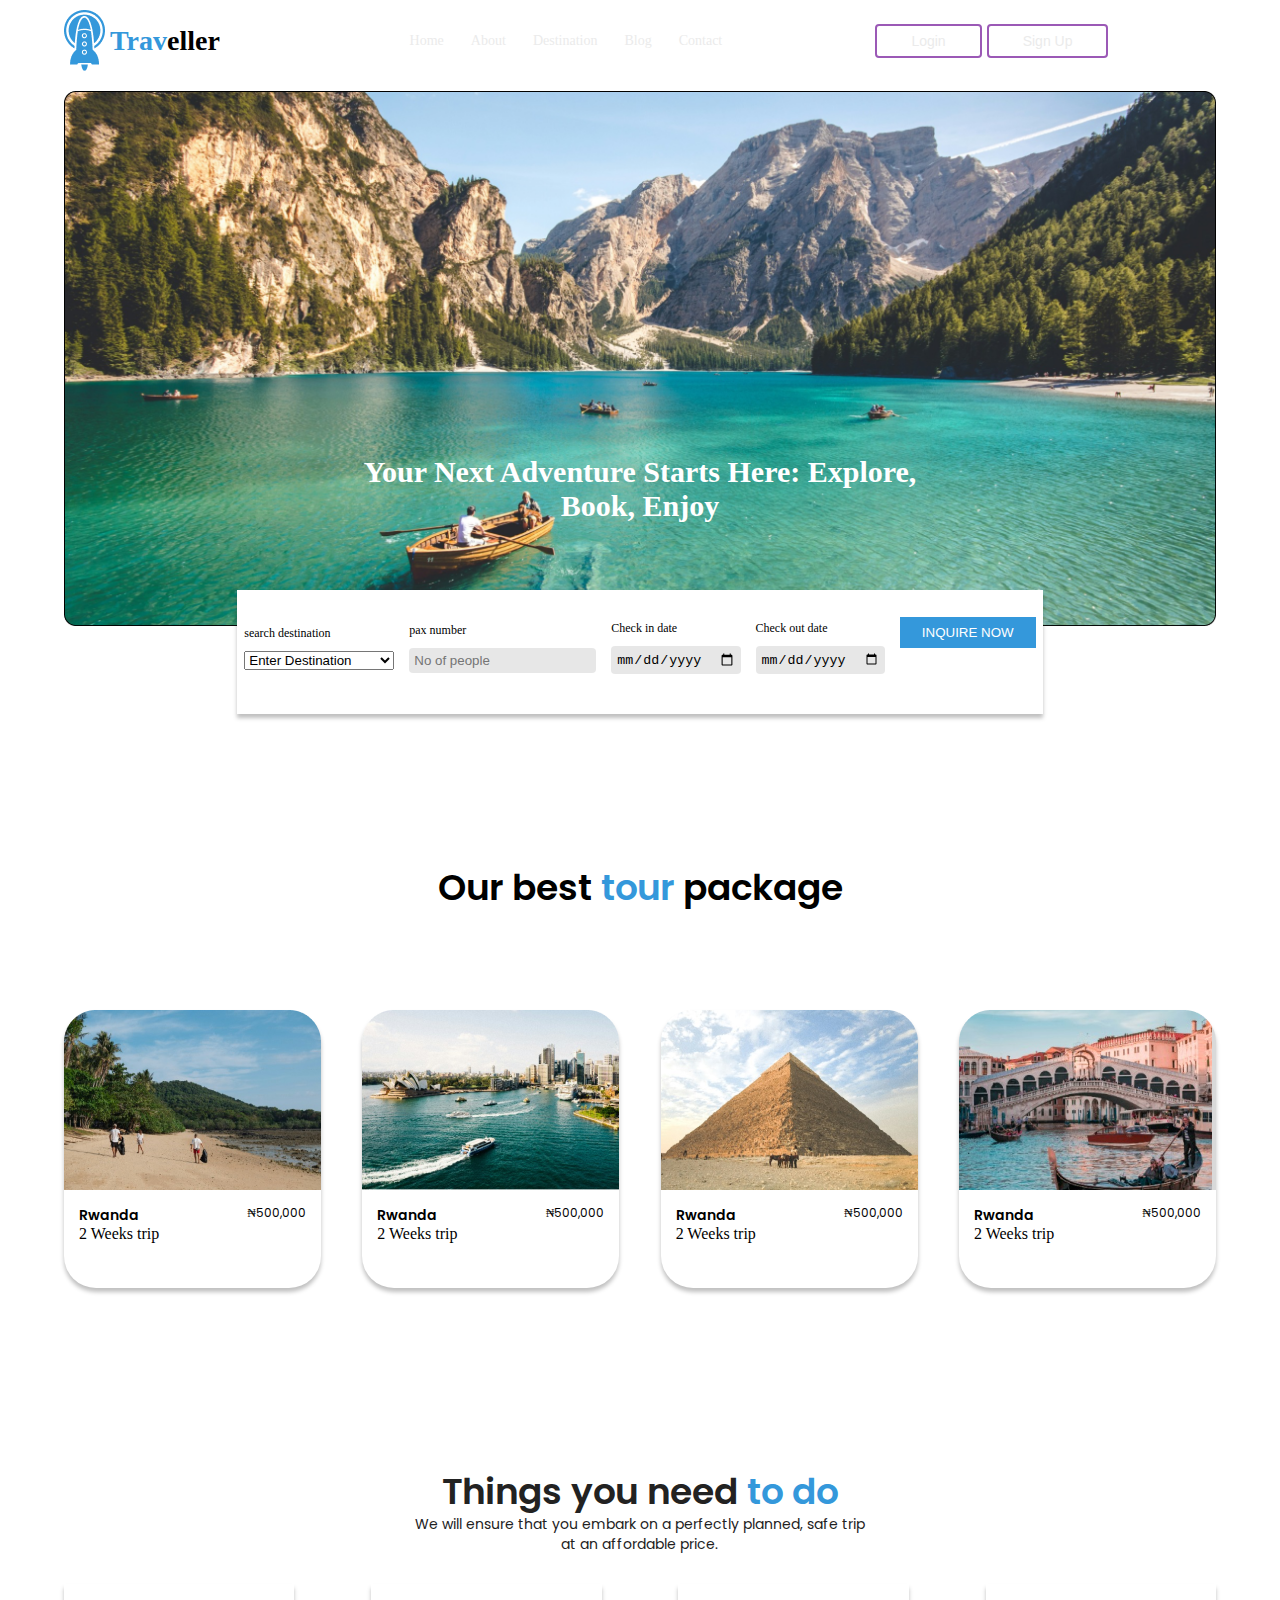
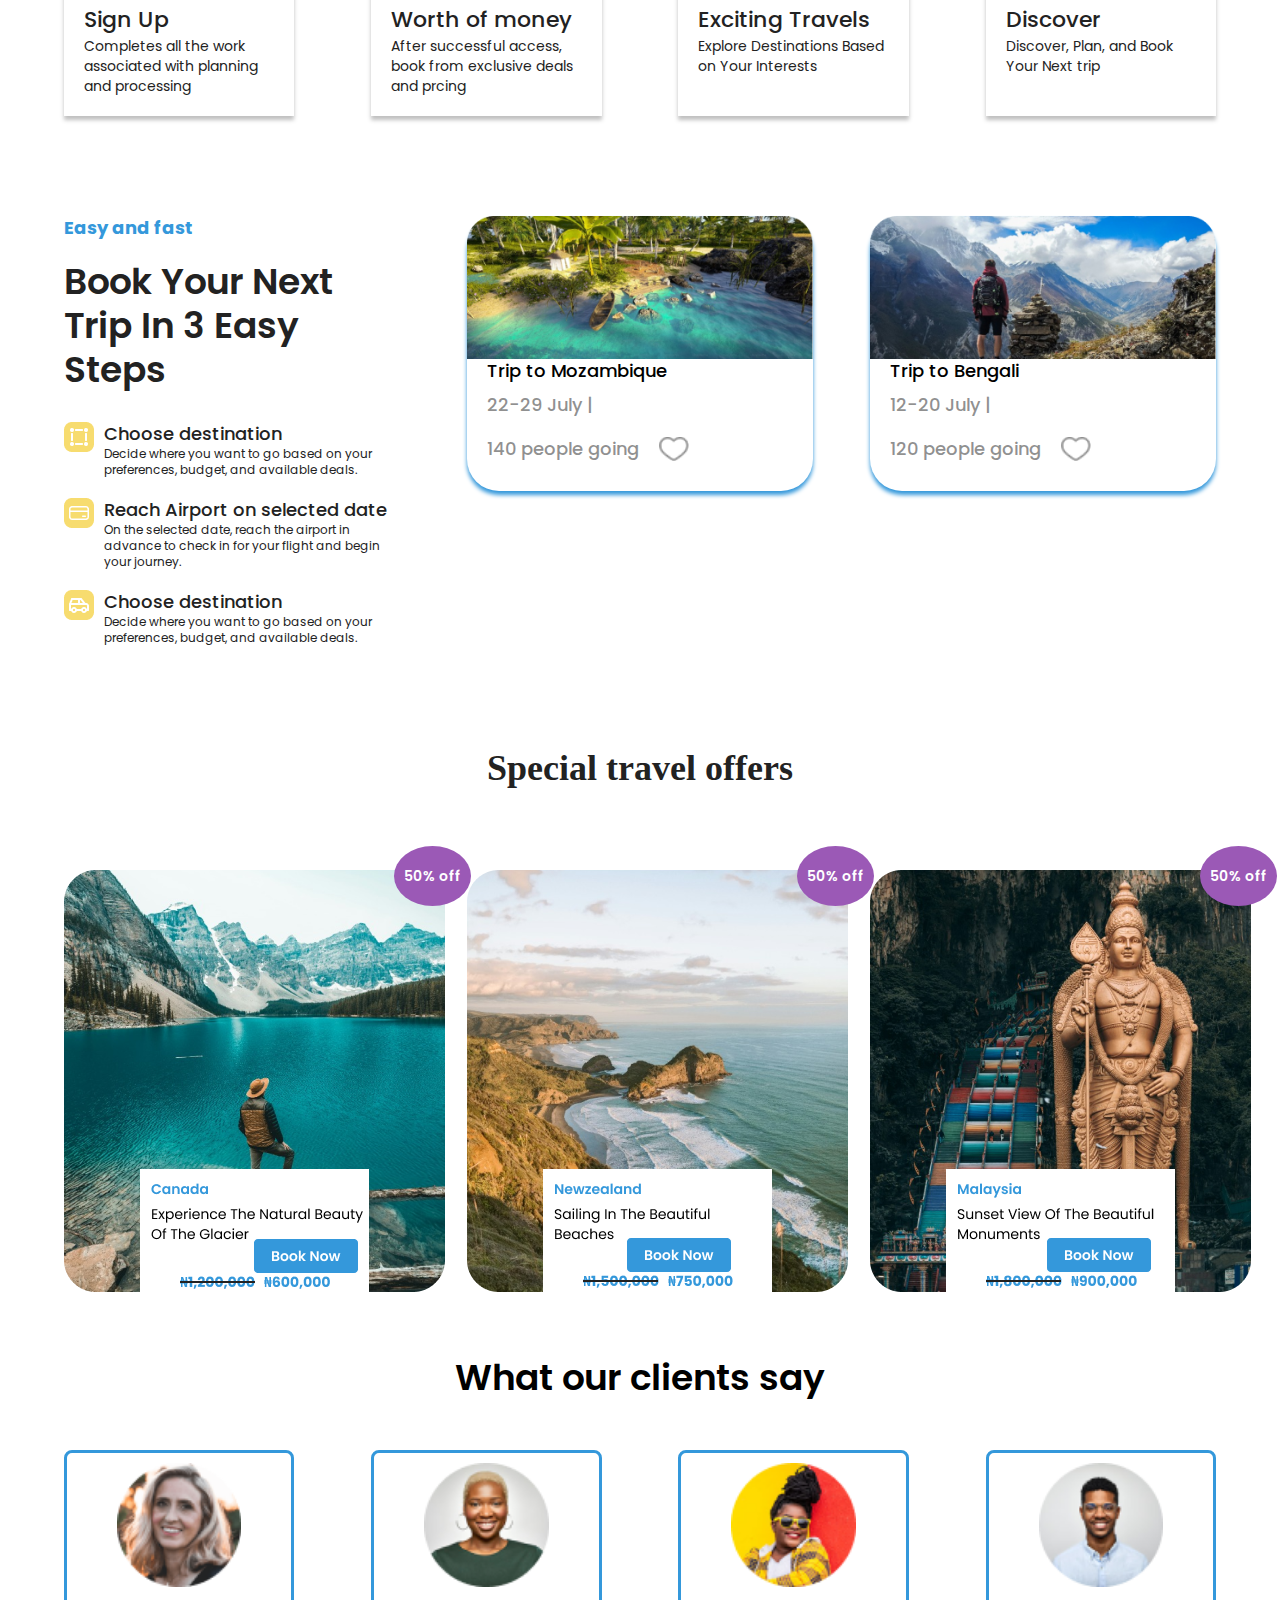
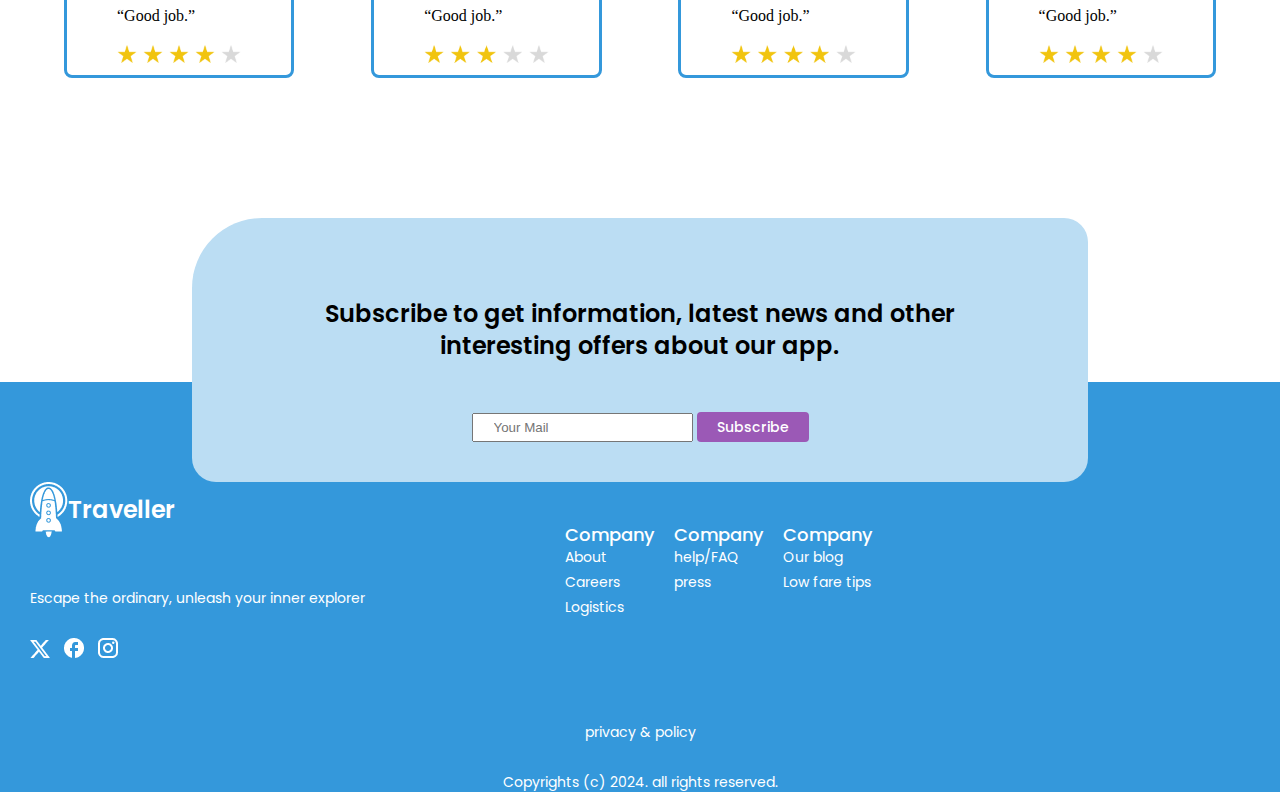
==== commit c20ac508: "added a java script action" ====
--- a/index.html
+++ b/index.html
@@ -322,7 +322,7 @@
           </div>
 
           <div class="inquire">
-            <button><a href="#">INQUIRE NOW</a></button>
+            <button><a href="./search-results/index.html">INQUIRE NOW</a></button>
           </div>
         </div>
       </div>
@@ -344,7 +344,7 @@
 
               <p>2 Weeks trip</p>
             </div>
-            <button><a href="#">Learn More</a></button>
+            
 
           </div>
 
@@ -359,7 +359,7 @@
 
               <p>2 Weeks trip</p>
             </div>
-            <button><a href="#">Learn More</a></button>
+
 
           </div>
 
@@ -374,7 +374,7 @@
 
               <p>2 Weeks trip</p>
             </div>
-            <button><a href="#">Learn More</a></button>
+            
 
           </div>
 
@@ -389,7 +389,7 @@
 
               <p>2 Weeks trip</p>
             </div>
-            <button><a href="#">Learn More</a></button>
+            
 
           </div>
         </div>
@@ -564,7 +564,7 @@
 
         <div>
           <input type="email" name="Email" id="Email" placeholder="Your Mail">
-          <button><p>Subscribe</p></button>
+          <button onclick="message()"><p>Subscribe</p></button>
         </div>
       </div>
 
@@ -613,5 +613,6 @@
       <p>Copyrights (c) 2024. all rights reserved.</p>
       </div>
     </footer>
+    <script src="script.js"></script>
   </body>
 </html>
